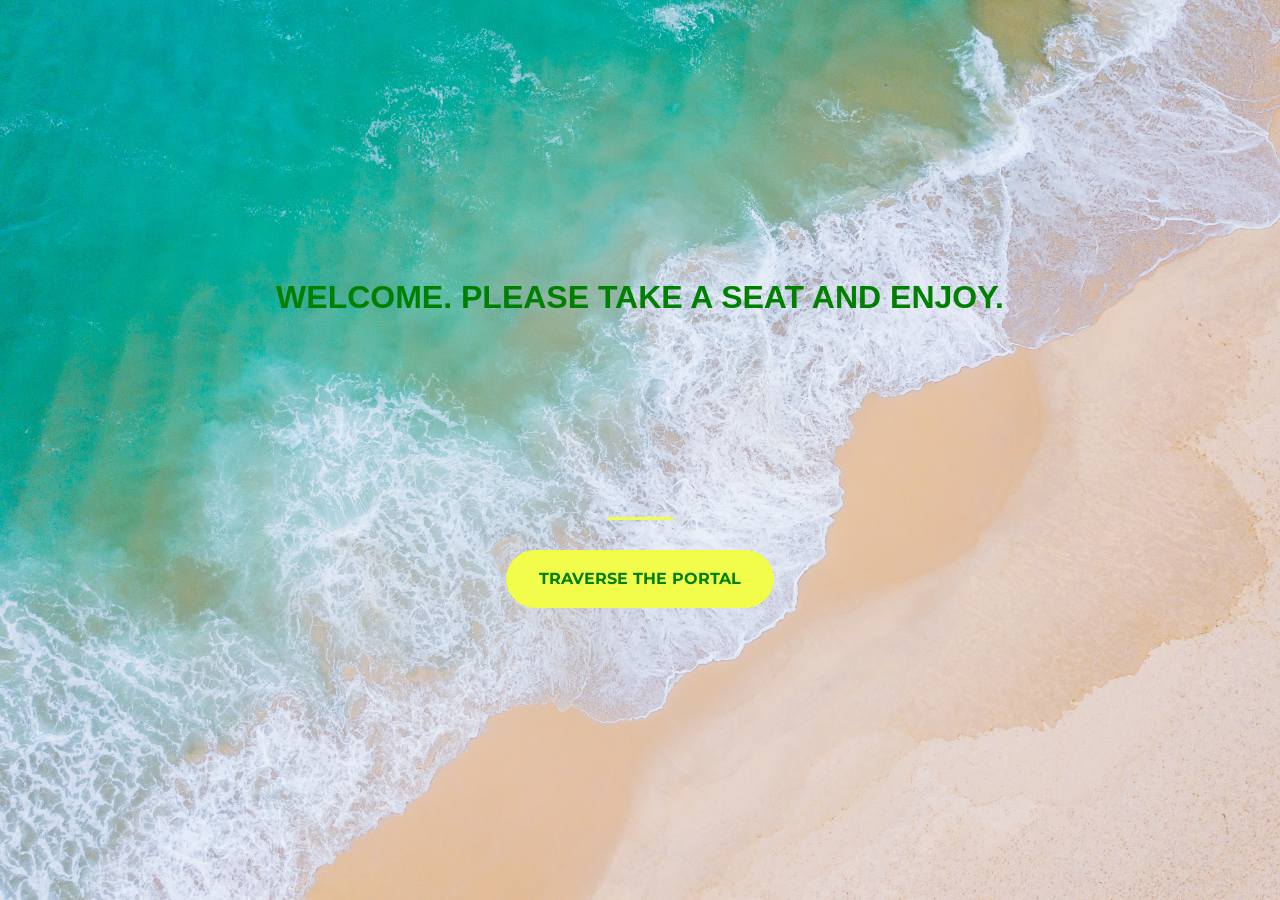
==== index.html @ 44389cba "uploading startup website" ====
<!<!DOCTYPE html>
<html>
<head>
  <title>Startup Motherf*****</title>

  <!-- Google Fonts -->
  <link href="https://fonts.googleapis.com/css?family=Montserrat" rel="stylesheet">

  <!-- Bootstrap CSS from a CDN. This way you don't have to include the bootstrap file yourself -->
  <link rel="stylesheet" href="https://maxcdn.bootstrapcdn.com/bootstrap/4.0.0-alpha.6/css/bootstrap.min.css" integrity="sha384-rwoIResjU2yc3z8GV/NPeZWAv56rSmLldC3R/AZzGRnGxQQKnKkoFVhFQhNUwEyJ" crossorigin="anonymous">

  <link href="style.css" rel="stylesheet">
</head>
  <body>
    <header class="startup text-center d-flex">
      <div class="container my-auto">
        <div class="row">
          <div class="col-lg-12 my-auto">
            <h1 class="text-uppercase faded">
              <strong>Welcome. Please take a seat and enjoy.</strong>
            </h1>
            <hr>
          </div>
          <div class="col-lg-12 my-auto">
                            <!-- Begin Mailchimp Signup Form -->
                <link href="//cdn-images.mailchimp.com/embedcode/horizontal-slim-10_7.css" rel="stylesheet" type="text/css">
                <style type="text/css">
                	#mc_embed_signup{clear:left; font:14px Helvetica,Arial,sans-serif; width:100%;}
                	/* Add your own Mailchimp form style overrides in your site stylesheet or in this style block.
                	   We recommend moving this block and the preceding CSS link to the HEAD of your HTML file. */
                </style>
                <div id="mc_embed_signup">
                <form action="https://gmail.us3.list-manage.com/subscribe/post?u=1c26f4e746af489582a828565&amp;id=eeaf8b22dc" method="post" id="mc-embedded-subscribe-form" name="mc-embedded-subscribe-form" class="validate" target="_blank" novalidate>
                    <div id="mc_embed_signup_scroll">
                              <!-- real people should not fill this in and expect good things - do not remove this or risk form bot signups-->
                    <div style="position: absolute; left: -5000px;" aria-hidden="true"><input type="text" name="b_1c26f4e746af489582a828565_eeaf8b22dc" tabindex="-1" value=""></div>
                    <div class="clear"><input class="btn btn-primary btn-xl" type="submit" value="Traverse the portal" name="subscribe" id="mc-embedded-subscribe" class="button"></div>
                    </div>
                </form>
                </div>

                <!--End mc_embed_signup-->

        </div>
      </div>
    </div>
  </header>
</body>
</html>
---- style.css ----
body,
html {
  width: 100%;
  height: 100%;
}

body {
  font-weight: 'Montserrat', sans-serif;
  color: green;
}

hr {
  max-width: 65px;
  border-width: 3px;
  border-color: #F2FD4B;
}

header.startup {
  background-position: center;
  background-image: url("beach.jpg");
  background-size:cover;
  height: 100%;

}

header.startup hr {
  margin-top: 200px;
  margin-bottom: 30px;

}

header.startup h1 {
  font-size: 2rem;
}

.btn {
  font-weight: 700;
  text-transform: uppercase;
  border-radius: 300px;
  font-family: 'Montserrat', sans-serif;
  color: green;
}

.btn-xl {
  padding: 1rem 2rem;
}

.btn-primary {
  background-color: #F2FD4B;
  border-color: #F2FD4B;
}

.btn-primary:hover {
  background-color: #BECB00;
  border-color: #BECB00;
  border-width: 5px;
  cursor: pointer;
}
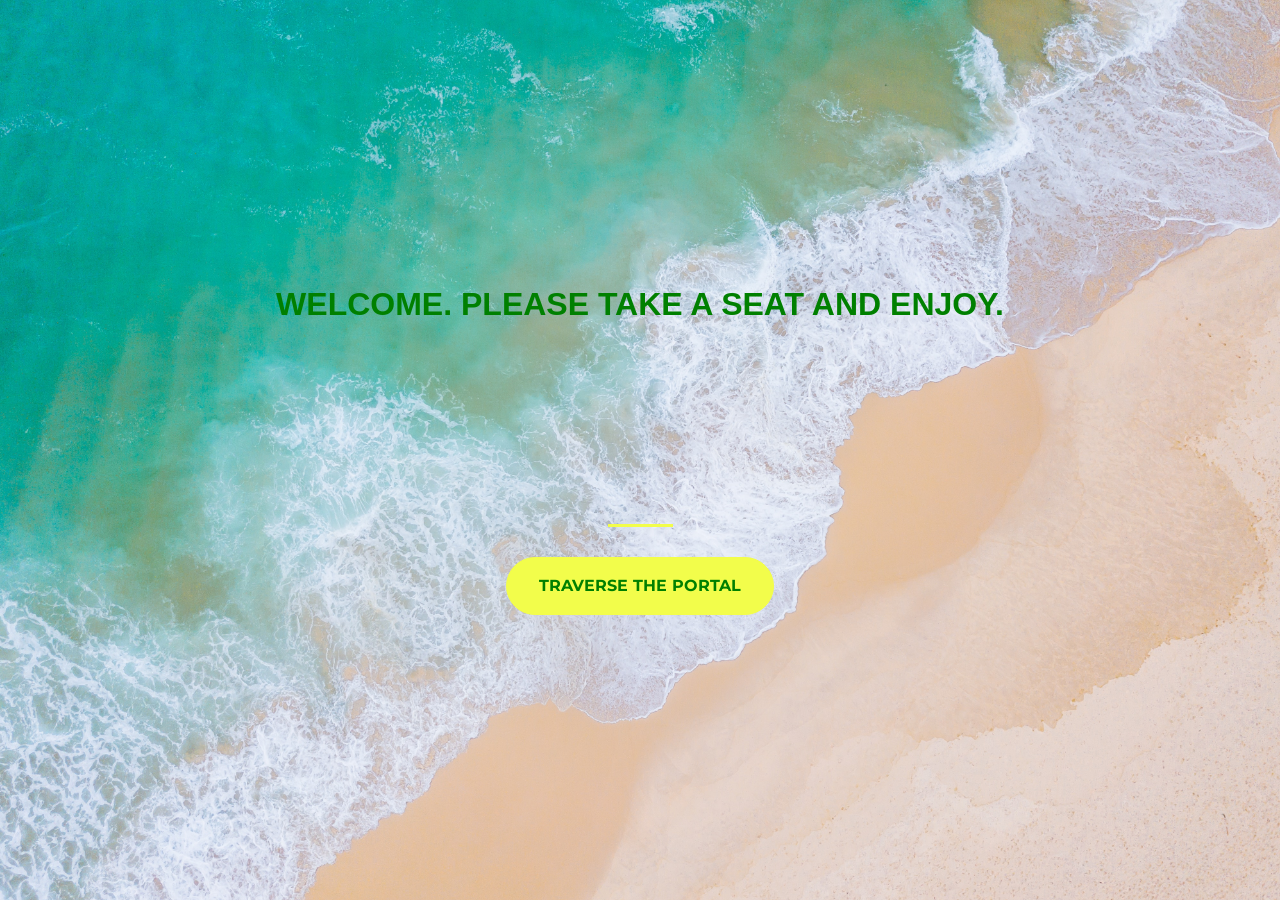
==== commit d4b19eb6: "update" ====
--- a/index.html
+++ b/index.html
@@ -1,7 +1,7 @@
-<!<!DOCTYPE html>
+<!DOCTYPE html>
 <html>
 <head>
-  <title>Startup Motherf*****</title>
+  <title>Startup Beach</title>
 
   <!-- Google Fonts -->
   <link href="https://fonts.googleapis.com/css?family=Montserrat" rel="stylesheet">
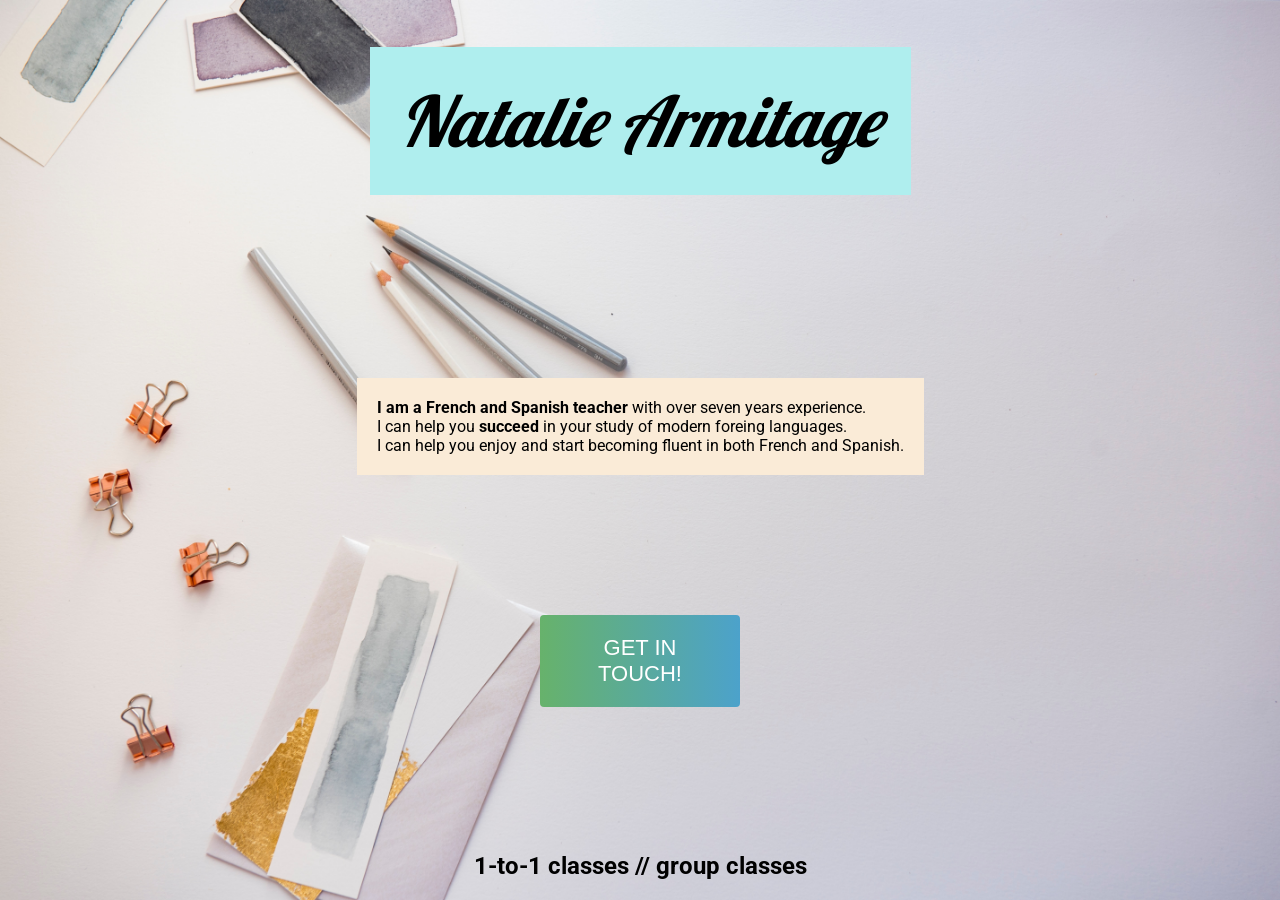
==== commit fd4bafe1: "Add files via upload" ====
--- a/index.html
+++ b/index.html
@@ -1,49 +1,30 @@
-<!DOCTYPE html>
-<html>
-<head>
-  <title>Startup Beach</title>
-
-  <!-- Google Fonts -->
-  <link href="https://fonts.googleapis.com/css?family=Montserrat" rel="stylesheet">
-
-  <!-- Bootstrap CSS from a CDN. This way you don't have to include the bootstrap file yourself -->
-  <link rel="stylesheet" href="https://maxcdn.bootstrapcdn.com/bootstrap/4.0.0-alpha.6/css/bootstrap.min.css" integrity="sha384-rwoIResjU2yc3z8GV/NPeZWAv56rSmLldC3R/AZzGRnGxQQKnKkoFVhFQhNUwEyJ" crossorigin="anonymous">
-
-  <link href="style.css" rel="stylesheet">
-</head>
-  <body>
-    <header class="startup text-center d-flex">
-      <div class="container my-auto">
-        <div class="row">
-          <div class="col-lg-12 my-auto">
-            <h1 class="text-uppercase faded">
-              <strong>Welcome. Please take a seat and enjoy.</strong>
-            </h1>
-            <hr>
-          </div>
-          <div class="col-lg-12 my-auto">
-                            <!-- Begin Mailchimp Signup Form -->
-                <link href="//cdn-images.mailchimp.com/embedcode/horizontal-slim-10_7.css" rel="stylesheet" type="text/css">
-                <style type="text/css">
-                	#mc_embed_signup{clear:left; font:14px Helvetica,Arial,sans-serif; width:100%;}
-                	/* Add your own Mailchimp form style overrides in your site stylesheet or in this style block.
-                	   We recommend moving this block and the preceding CSS link to the HEAD of your HTML file. */
-                </style>
-                <div id="mc_embed_signup">
-                <form action="https://gmail.us3.list-manage.com/subscribe/post?u=1c26f4e746af489582a828565&amp;id=eeaf8b22dc" method="post" id="mc-embedded-subscribe-form" name="mc-embedded-subscribe-form" class="validate" target="_blank" novalidate>
-                    <div id="mc_embed_signup_scroll">
-                              <!-- real people should not fill this in and expect good things - do not remove this or risk form bot signups-->
-                    <div style="position: absolute; left: -5000px;" aria-hidden="true"><input type="text" name="b_1c26f4e746af489582a828565_eeaf8b22dc" tabindex="-1" value=""></div>
-                    <div class="clear"><input class="btn btn-primary btn-xl" type="submit" value="Traverse the portal" name="subscribe" id="mc-embedded-subscribe" class="button"></div>
-                    </div>
-                </form>
-                </div>
-
-                <!--End mc_embed_signup-->
-
-        </div>
-      </div>
-    </div>
-  </header>
-</body>
-</html>
+<!DOCTYPE html>
+<html>
+
+<head>
+  <meta charset='utf-8'>
+  <!-- <meta http-equiv='X-UA-Compatible' content='IE=edge'> -->
+  <title>Your tutor</title>
+  <!-- <meta name='viewport' content='width=device-width, initial-scale=1'> -->
+  <link rel='stylesheet' type='text/css' href='style.css'>
+  <!-- <link rel="stylesheet" href="https://maxcdn.bootstrapcdn.com/bootstrap/4.0.0-alpha.6/css/bootstrap.min.css" integrity="sha384-rwoIResjU2yc3z8GV/NPeZWAv56rSmLldC3R/AZzGRnGxQQKnKkoFVhFQhNUwEyJ" crossorigin="anonymous"> -->
+  <!-- <script src='main.js'></script> -->
+  <link href="https://fonts.googleapis.com/css?family=Lato|Lobster|Montserrat|Oswald|Raleway|Roboto&display=swap"
+    rel="stylesheet">
+</head>
+
+<body>
+  <div class="container">
+    <h1 class="myheader">Natalie Armitage</h1>
+    <p class="description"><strong>I am a French and Spanish teacher</strong> with over seven years experience.<br>
+      I can help you <strong>succeed</strong> in your study of modern foreing languages.<br>
+      I can help you enjoy and start becoming fluent in both French and Spanish.</p>
+    <div class="wrapper">
+      <button class="button">Get in touch!</button>
+    </div>
+    <h2 class="1classes"> 1-to-1 classes // group classes </h2>
+    <!-- <h2 class="group">  </h2> -->
+  </div>
+</body>
+
+</html>
--- a/style.css
+++ b/style.css
@@ -1,58 +1,114 @@
-body,
-html {
-  width: 100%;
-  height: 100%;
-}
-
-body {
-  font-weight: 'Montserrat', sans-serif;
-  color: green;
-}
-
-hr {
-  max-width: 65px;
-  border-width: 3px;
-  border-color: #F2FD4B;
-}
-
-header.startup {
-  background-position: center;
-  background-image: url("beach.jpg");
-  background-size:cover;
-  height: 100%;
-
-}
-
-header.startup hr {
-  margin-top: 200px;
-  margin-bottom: 30px;
-
-}
-
-header.startup h1 {
-  font-size: 2rem;
-}
-
-.btn {
-  font-weight: 700;
-  text-transform: uppercase;
-  border-radius: 300px;
-  font-family: 'Montserrat', sans-serif;
-  color: green;
-}
-
-.btn-xl {
-  padding: 1rem 2rem;
-}
-
-.btn-primary {
-  background-color: #F2FD4B;
-  border-color: #F2FD4B;
-}
-
-.btn-primary:hover {
-  background-color: #BECB00;
-  border-color: #BECB00;
-  border-width: 5px;
-  cursor: pointer;
-}
+ body,
+html {
+    width: 100%;
+    height: 100%;
+    margin: auto;
+} 
+
+/* body {
+    background-position: center;
+    background-image: url("canvas.jpg");
+    background-size: cover;
+    height: 100%;
+} */
+
+/* .myheader {
+  margin-top: 100px;
+}
+
+p.description {
+    margin-left: 200px;
+    padding-left: 200px;
+    margin-top: 200px;
+    margin-right: 200px;
+    padding-right: 200px;
+} */
+
+.container {
+  display:flex;
+  /* border:10px solid cyan; */
+  min-height: 100vh;
+  flex-direction: column;
+  flex-wrap: wrap;
+  justify-content: center;
+  align-items: center;
+  background-image: url("yop.jpg");
+  background-size: cover;
+  justify-content: space-between;
+}
+
+
+
+
+h1 {
+  background-color: paleturquoise;
+  padding:30px;
+  font-size: 70px;
+  font-style: italic;
+  font-family: 'Lobster',
+  cursive;
+  font-weight: normal; 
+}
+
+p {
+  background-color: antiquewhite;
+  padding: 20px;
+  border: 80px;
+  font-family: 'Roboto',
+  sans-serif;
+
+}
+
+
+h2 {
+  font-family: 'Roboto',
+  sans-serif;
+}
+
+
+.button {
+  border-radius: 4px;
+  background: linear-gradient(to right, #67b26b, #4ca2cb) !important;
+  border: none;
+  color: #FFFFFF;
+  text-align: center;
+  text-transform: uppercase;
+  font-size: 22px;
+  padding: 20px;
+  width: 200px;
+  transition: all 0.4s;
+  cursor: pointer;
+  margin: 5px;
+}
+
+.button span {
+  cursor: pointer;
+  display: inline-block;
+  position: relative;
+  transition: 0.4s;
+}
+
+.button span:after {
+  content: '\00bb';
+  position: absolute;
+  opacity: 0;
+  top: 0;
+  right: -20px;
+  transition: 0.5s;
+}
+
+.button:hover span {
+  padding-right: 25px;
+}
+
+.button:hover span:after {
+  opacity: 1;
+  right: 0;
+}
+
+
+
+/* .button {
+  position: absolute;
+  top: 50%;
+} */
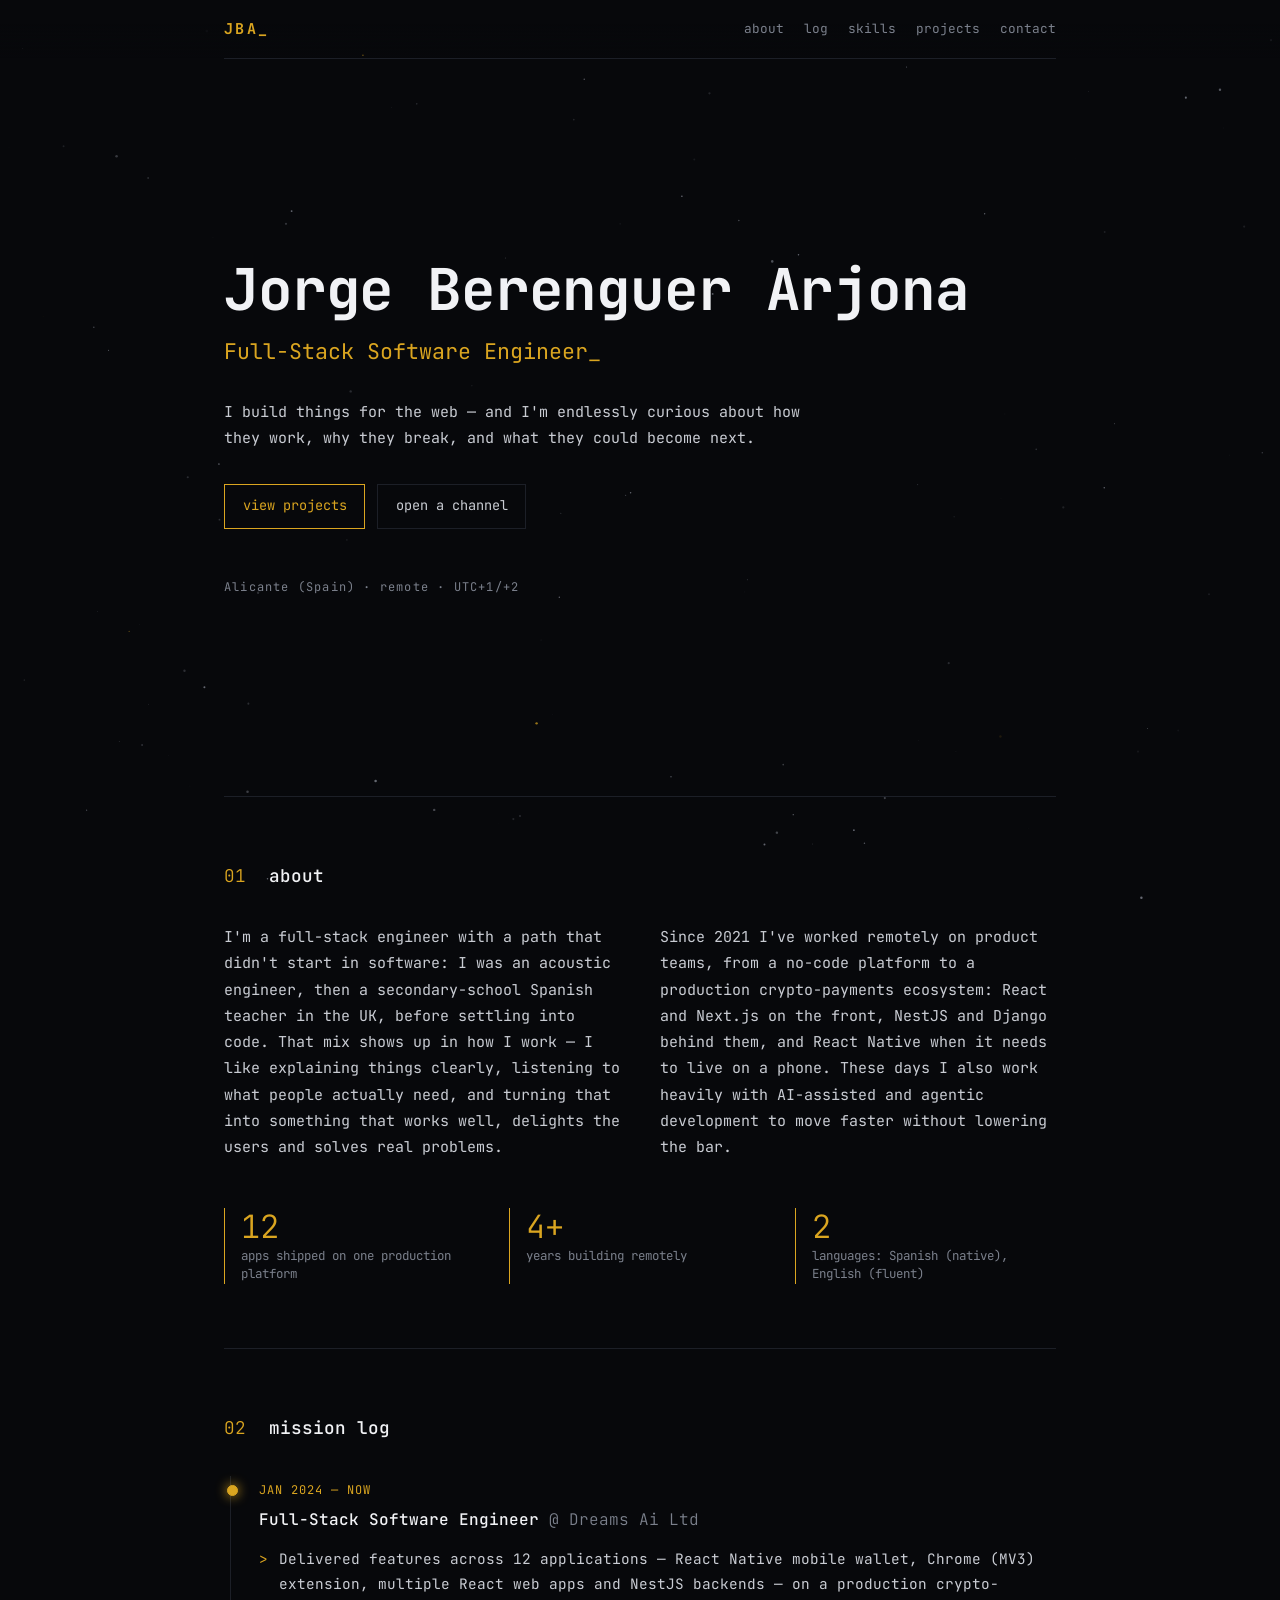
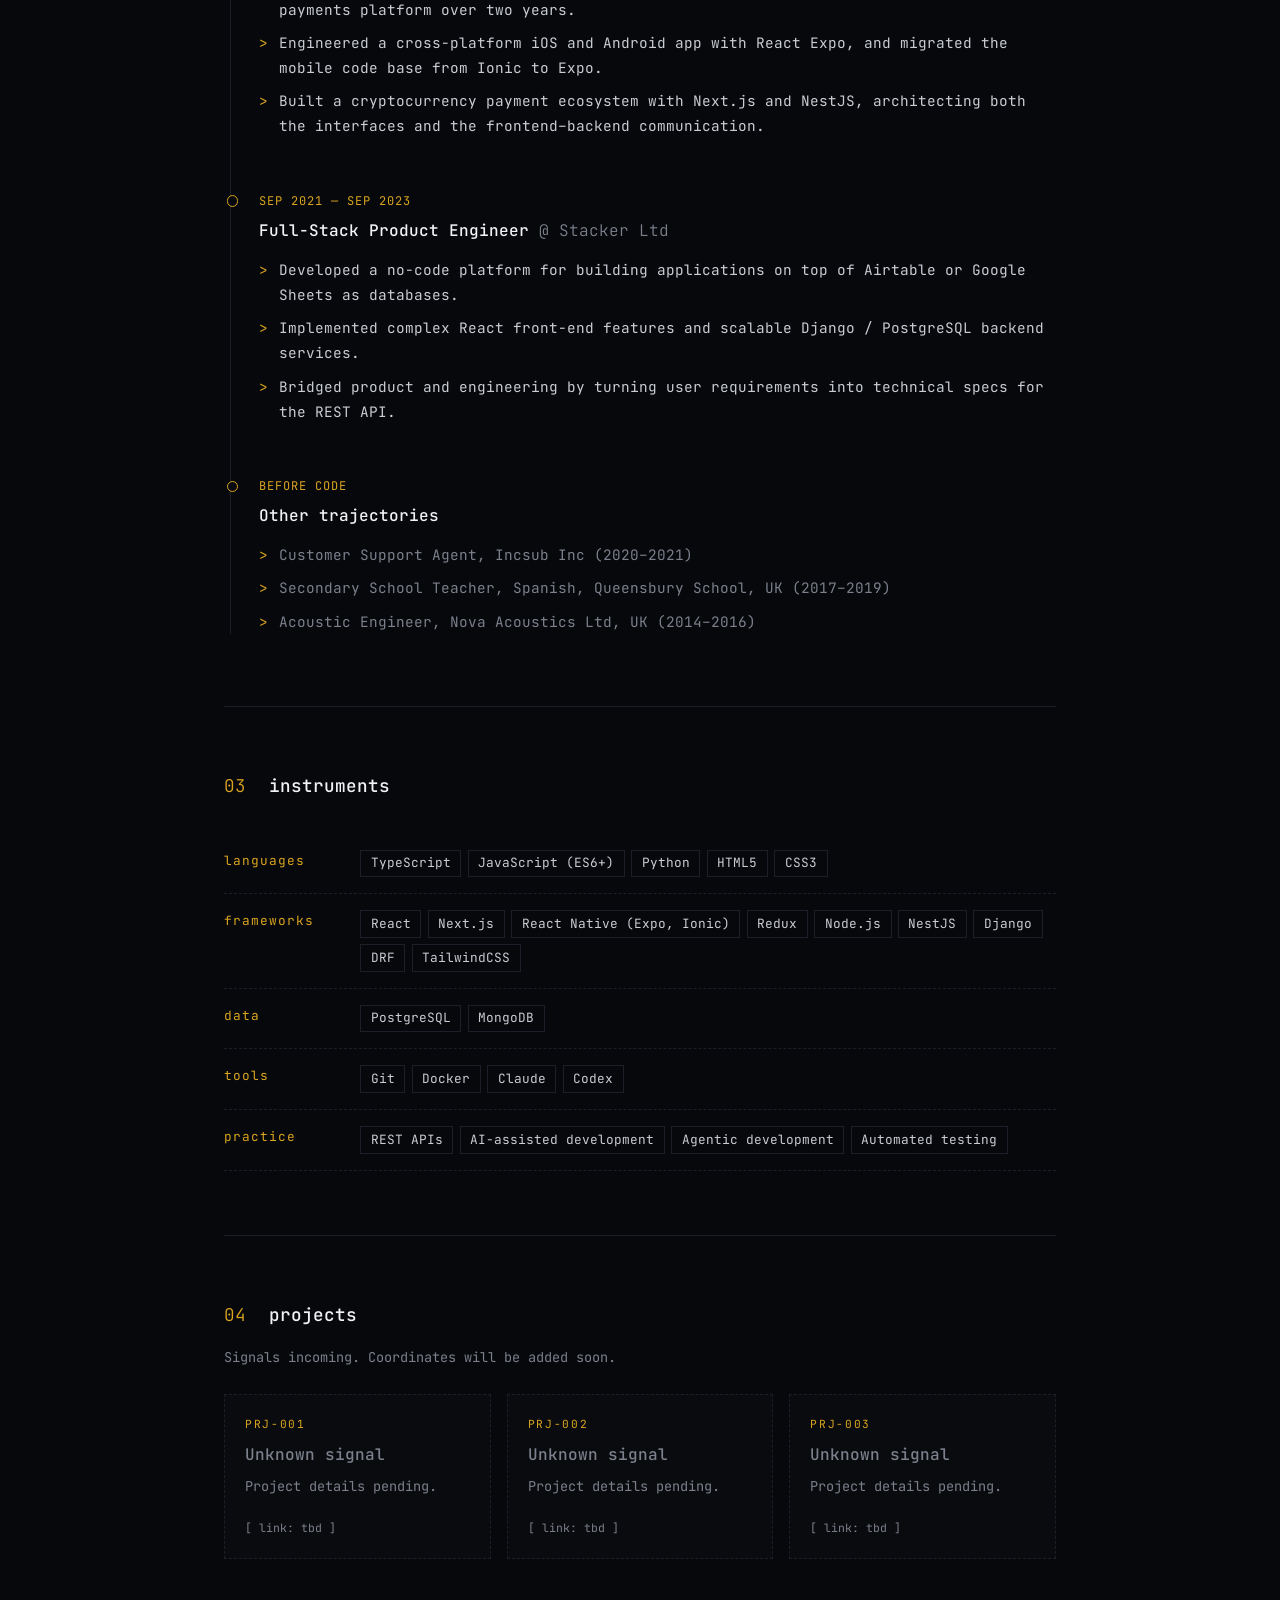
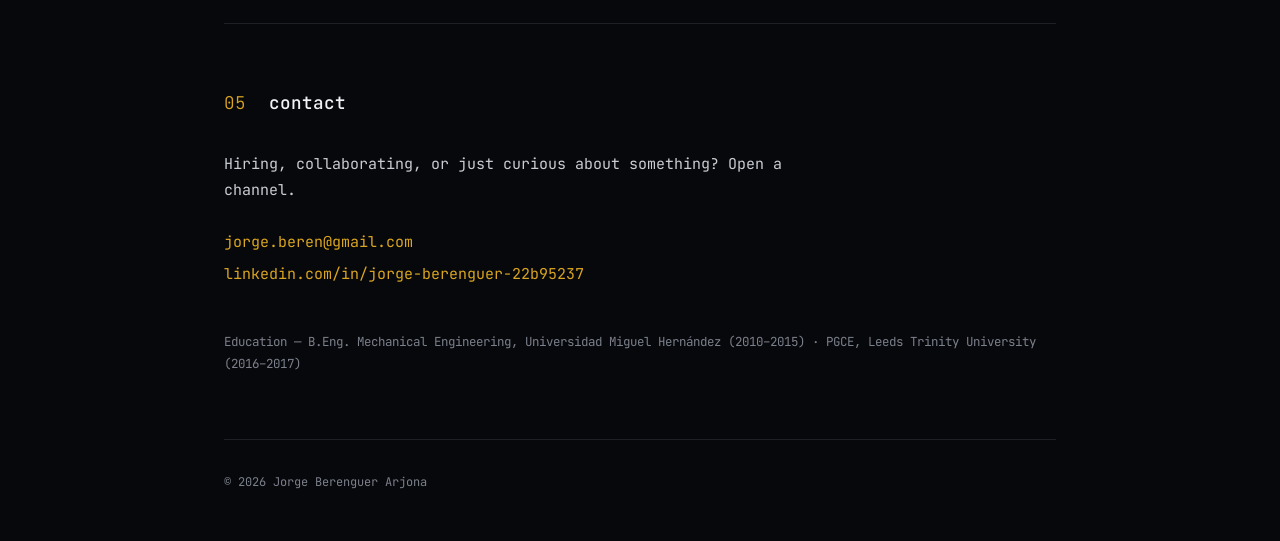
==== commit f4a8d78e: "init portfolio site Co-Authored-By: Claude Sonnet 5.5 <noreply@anthropic.com>" ====
--- a/index.html
+++ b/index.html
@@ -1,30 +1,182 @@
-<!DOCTYPE html>
-<html>
-
-<head>
-  <meta charset='utf-8'>
-  <!-- <meta http-equiv='X-UA-Compatible' content='IE=edge'> -->
-  <title>Your tutor</title>
-  <!-- <meta name='viewport' content='width=device-width, initial-scale=1'> -->
-  <link rel='stylesheet' type='text/css' href='style.css'>
-  <!-- <link rel="stylesheet" href="https://maxcdn.bootstrapcdn.com/bootstrap/4.0.0-alpha.6/css/bootstrap.min.css" integrity="sha384-rwoIResjU2yc3z8GV/NPeZWAv56rSmLldC3R/AZzGRnGxQQKnKkoFVhFQhNUwEyJ" crossorigin="anonymous"> -->
-  <!-- <script src='main.js'></script> -->
-  <link href="https://fonts.googleapis.com/css?family=Lato|Lobster|Montserrat|Oswald|Raleway|Roboto&display=swap"
-    rel="stylesheet">
-</head>
-
-<body>
-  <div class="container">
-    <h1 class="myheader">Natalie Armitage</h1>
-    <p class="description"><strong>I am a French and Spanish teacher</strong> with over seven years experience.<br>
-      I can help you <strong>succeed</strong> in your study of modern foreing languages.<br>
-      I can help you enjoy and start becoming fluent in both French and Spanish.</p>
-    <div class="wrapper">
-      <button class="button">Get in touch!</button>
-    </div>
-    <h2 class="1classes"> 1-to-1 classes // group classes </h2>
-    <!-- <h2 class="group">  </h2> -->
-  </div>
-</body>
-
-</html>
+<!DOCTYPE html>
+<html lang="en">
+
+<head>
+  <meta charset="utf-8">
+  <meta name="viewport" content="width=device-width, initial-scale=1">
+  <title>Jorge Berenguer Arjona — Full-Stack Software Engineer</title>
+  <meta name="description"
+    content="Full-stack software engineer building web, mobile and crypto-payment products with React, Next.js, NestJS and Django.">
+  <meta name="theme-color" content="#07080b">
+  <link rel="icon"
+    href="data:image/svg+xml,%3Csvg xmlns='http://www.w3.org/2000/svg' viewBox='0 0 32 32'%3E%3Ccircle cx='16' cy='16' r='5' fill='%23daa520'/%3E%3Ccircle cx='16' cy='16' r='12' fill='none' stroke='%23daa520' stroke-width='1.5' opacity='.5'/%3E%3C/svg%3E">
+  <link rel="preconnect" href="https://fonts.googleapis.com">
+  <link rel="preconnect" href="https://fonts.gstatic.com" crossorigin>
+  <link href="https://fonts.googleapis.com/css2?family=JetBrains+Mono:wght@300;400;500;700&display=swap"
+    rel="stylesheet">
+  <link rel="stylesheet" href="style.css">
+</head>
+
+<body>
+  <canvas id="sky" aria-hidden="true"></canvas>
+
+  <header class="top">
+    <a href="#top" class="mark">JBA<span class="cursor">_</span></a>
+    <nav>
+      <a href="#about">about</a>
+      <a href="#experience">log</a>
+      <a href="#skills">skills</a>
+      <a href="#projects">projects</a>
+      <a href="#contact">contact</a>
+    </nav>
+  </header>
+
+  <main id="top">
+    <section class="hero">
+      <h1>Jorge Berenguer Arjona</h1>
+      <p class="role">Full-Stack Software Engineer<span class="cursor">_</span></p>
+      <p class="lead">I build things for the web — and I'm endlessly curious about how they work, why
+        they break, and what they could become next.</p>
+      <div class="cta">
+        <a class="btn" href="#projects">view projects</a>
+        <a class="btn ghost" href="#contact">open a channel</a>
+      </div>
+      <p class="coords">Alicante (Spain) · remote · UTC+1/+2</p>
+    </section>
+
+    <section id="about">
+      <h2><span>01</span> about</h2>
+      <div class="cols">
+        <p>I'm a full-stack engineer with a path that didn't start in software: I was an acoustic engineer, then a
+          secondary-school Spanish teacher in the UK, before settling into code. That mix shows up in how I work — I
+          like explaining things clearly, listening to what people actually need, and turning that into something that
+          works well, delights the users and solves real problems.</p>
+        <p>Since 2021 I've worked remotely on product teams, from a no-code platform to a production crypto-payments
+          ecosystem: React and Next.js on the front, NestJS and Django behind them, and React Native when it needs to
+          live on a phone. These days I also work heavily with AI-assisted and agentic development to move faster
+          without lowering the bar.</p>
+      </div>
+      <ul class="facts">
+        <li><b>12</b><span>apps shipped on one production platform</span></li>
+        <li><b>4+</b><span>years building remotely</span></li>
+        <li><b>2</b><span>languages: Spanish (native), English (fluent)</span></li>
+      </ul>
+    </section>
+
+    <section id="experience">
+      <h2><span>02</span> mission log</h2>
+      <ol class="log">
+        <li>
+          <time>Jan 2024 — now</time>
+          <h3>Full-Stack Software Engineer <em>@ Dreams Ai Ltd</em></h3>
+          <ul>
+            <li>Delivered features across 12 applications — React Native mobile wallet, Chrome (MV3) extension, multiple
+              React web apps and NestJS backends — on a production crypto-payments platform over two years.</li>
+            <li>Engineered a cross-platform iOS and Android app with React Expo, and migrated the mobile code base from
+              Ionic to Expo.</li>
+            <li>Built a cryptocurrency payment ecosystem with Next.js and NestJS, architecting both the interfaces and
+              the frontend–backend communication.</li>
+          </ul>
+        </li>
+        <li>
+          <time>Sep 2021 — Sep 2023</time>
+          <h3>Full-Stack Product Engineer <em>@ Stacker Ltd</em></h3>
+          <ul>
+            <li>Developed a no-code platform for building applications on top of Airtable or Google Sheets as databases.
+            </li>
+            <li>Implemented complex React front-end features and scalable Django / PostgreSQL backend services.</li>
+            <li>Bridged product and engineering by turning user requirements into technical specs for the REST API.</li>
+          </ul>
+        </li>
+        <li class="earlier">
+          <time>Before code</time>
+          <h3>Other trajectories</h3>
+          <ul>
+            <li>Customer Support Agent, Incsub Inc (2020–2021)</li>
+            <li>Secondary School Teacher, Spanish, Queensbury School, UK (2017–2019)</li>
+            <li>Acoustic Engineer, Nova Acoustics Ltd, UK (2014–2016)</li>
+          </ul>
+        </li>
+      </ol>
+    </section>
+
+    <section id="skills">
+      <h2><span>03</span> instruments</h2>
+      <dl class="skills">
+        <div>
+          <dt>languages</dt>
+          <dd><i>TypeScript</i><i>JavaScript (ES6+)</i><i>Python</i><i>HTML5</i><i>CSS3</i></dd>
+        </div>
+        <div>
+          <dt>frameworks</dt>
+          <dd><i>React</i><i>Next.js</i><i>React Native (Expo,
+              Ionic)</i><i>Redux</i><i>Node.js</i><i>NestJS</i><i>Django</i><i>DRF</i><i>TailwindCSS</i></dd>
+        </div>
+        <div>
+          <dt>data</dt>
+          <dd><i>PostgreSQL</i><i>MongoDB</i></dd>
+        </div>
+        <div>
+          <dt>tools</dt>
+          <dd><i>Git</i><i>Docker</i><i>Claude</i><i>Codex</i></dd>
+        </div>
+        <div>
+          <dt>practice</dt>
+          <dd><i>REST APIs</i><i>AI-assisted development</i><i>Agentic development</i><i>Automated testing</i></dd>
+        </div>
+      </dl>
+    </section>
+
+    <section id="projects">
+      <h2><span>04</span> projects</h2>
+      <p class="note">Signals incoming. Coordinates will be added soon.</p>
+      <div class="grid">
+        <!-- Replace each placeholder card with:
+        <a class="card" href="URL" target="_blank" rel="noopener">
+          <span class="id">PRJ-001</span>
+          <h3>Project name</h3>
+          <p>One-line description.</p>
+          <span class="tags">React · Node</span>
+        </a> -->
+        <a class="card pending" href="#projects" aria-disabled="true">
+          <span class="id">PRJ-001</span>
+          <h3>Unknown signal</h3>
+          <p>Project details pending.</p>
+          <span class="tags">[ link: tbd ]</span>
+        </a>
+        <a class="card pending" href="#projects" aria-disabled="true">
+          <span class="id">PRJ-002</span>
+          <h3>Unknown signal</h3>
+          <p>Project details pending.</p>
+          <span class="tags">[ link: tbd ]</span>
+        </a>
+        <a class="card pending" href="#projects" aria-disabled="true">
+          <span class="id">PRJ-003</span>
+          <h3>Unknown signal</h3>
+          <p>Project details pending.</p>
+          <span class="tags">[ link: tbd ]</span>
+        </a>
+      </div>
+    </section>
+
+    <section id="contact">
+      <h2><span>05</span> contact</h2>
+      <p class="lead">Hiring, collaborating, or just curious about something? Open a channel.</p>
+      <ul class="links">
+        <li><a href="mailto:jorge.beren@gmail.com">jorge.beren@gmail.com</a></li>
+        <li><a href="https://linkedin.com/in/jorge-berenguer-22b95237" target="_blank"
+            rel="noopener">linkedin.com/in/jorge-berenguer-22b95237</a></li>
+      </ul>
+      <p class="edu">Education — B.Eng. Mechanical Engineering, Universidad Miguel Hernández (2010–2015) · PGCE, Leeds
+        Trinity University (2016–2017)</p>
+    </section>
+  </main>
+
+  <footer>
+    <span>© <span id="year">2026</span> Jorge Berenguer Arjona
+  </footer>
+
+  <script src="main.js"></script>
+</body>
+
+</html>
--- a/style.css
+++ b/style.css
@@ -1,114 +1,148 @@
- body,
-html {
-    width: 100%;
-    height: 100%;
-    margin: auto;
-} 
-
-/* body {
-    background-position: center;
-    background-image: url("canvas.jpg");
-    background-size: cover;
-    height: 100%;
-} */
-
-/* .myheader {
-  margin-top: 100px;
-}
-
-p.description {
-    margin-left: 200px;
-    padding-left: 200px;
-    margin-top: 200px;
-    margin-right: 200px;
-    padding-right: 200px;
-} */
-
-.container {
-  display:flex;
-  /* border:10px solid cyan; */
-  min-height: 100vh;
-  flex-direction: column;
-  flex-wrap: wrap;
-  justify-content: center;
-  align-items: center;
-  background-image: url("yop.jpg");
-  background-size: cover;
-  justify-content: space-between;
-}
-
-
-
-
-h1 {
-  background-color: paleturquoise;
-  padding:30px;
-  font-size: 70px;
-  font-style: italic;
-  font-family: 'Lobster',
-  cursive;
-  font-weight: normal; 
-}
-
-p {
-  background-color: antiquewhite;
-  padding: 20px;
-  border: 80px;
-  font-family: 'Roboto',
-  sans-serif;
-
-}
-
-
-h2 {
-  font-family: 'Roboto',
-  sans-serif;
-}
-
-
-.button {
-  border-radius: 4px;
-  background: linear-gradient(to right, #67b26b, #4ca2cb) !important;
-  border: none;
-  color: #FFFFFF;
-  text-align: center;
-  text-transform: uppercase;
-  font-size: 22px;
-  padding: 20px;
-  width: 200px;
-  transition: all 0.4s;
-  cursor: pointer;
-  margin: 5px;
-}
-
-.button span {
-  cursor: pointer;
-  display: inline-block;
-  position: relative;
-  transition: 0.4s;
-}
-
-.button span:after {
-  content: '\00bb';
-  position: absolute;
-  opacity: 0;
-  top: 0;
-  right: -20px;
-  transition: 0.5s;
-}
-
-.button:hover span {
-  padding-right: 25px;
-}
-
-.button:hover span:after {
-  opacity: 1;
-  right: 0;
-}
-
-
-
-/* .button {
-  position: absolute;
-  top: 50%;
-} */
+:root {
+  --bg: #07080b;
+  --fg: #c9ccd3;
+  --dim: #7b808c;
+  --line: #1c1f27;
+  --gold: goldenrod;
+  --gold-soft: rgba(218, 165, 32, 0.12);
+  --mono: "JetBrains Mono", ui-monospace, "SF Mono", Menlo, Consolas, monospace;
+}
+
+* { box-sizing: border-box; margin: 0; padding: 0; }
+html { scroll-behavior: smooth; scroll-padding-top: 4rem; }
+
+body {
+  background: var(--bg);
+  color: var(--fg);
+  font-family: var(--mono);
+  font-size: 15px;
+  line-height: 1.75;
+  -webkit-font-smoothing: antialiased;
+}
+
+#sky { position: fixed; inset: 0; width: 100%; height: 100%; z-index: 0; }
+
+a { color: inherit; text-decoration: none; }
+::selection { background: var(--gold); color: #000; }
+
+header, main, footer { position: relative; z-index: 1; }
+main, .top, footer { width: min(100% - 2rem, 52rem); margin-inline: auto; }
+
+/* nav */
+.top {
+  position: sticky; top: 0; z-index: 5;
+  display: flex; justify-content: space-between; align-items: center;
+  padding: 1rem 0;
+  max-width: none; width: 100%; padding-inline: max(1rem, calc((100% - 52rem) / 2));
+  background: linear-gradient(var(--bg) 40%, transparent);
+}
+.mark { color: var(--gold); font-weight: 700; letter-spacing: .15em; }
+.top nav { display: flex; gap: 1.25rem; font-size: .8rem; }
+.top nav a { color: var(--dim); transition: color .2s; }
+.top nav a:hover { color: var(--gold); }
+
+.cursor { color: var(--gold); animation: blink 1.1s steps(1) infinite; }
+@keyframes blink { 50% { opacity: 0; } }
+
+/* hero */
+.hero { min-height: 82vh; display: flex; flex-direction: column; justify-content: center; padding: 4rem 0; }
+.eyebrow { color: var(--gold); font-size: .8rem; letter-spacing: .1em; margin-bottom: 1rem; }
+h1 { font-size: clamp(2rem, 7vw, 3.6rem); line-height: 1.1; font-weight: 700; color: #f1f2f5; letter-spacing: -.02em; }
+.role { color: var(--gold); font-size: clamp(1rem, 3vw, 1.35rem); margin-top: .75rem; }
+.lead { max-width: 38rem; margin-top: 1.75rem; color: var(--fg); }
+.cta { display: flex; flex-wrap: wrap; gap: .75rem; margin-top: 2rem; }
+.btn {
+  padding: .6rem 1.1rem; border: 1px solid var(--gold); color: var(--gold);
+  font-size: .85rem; transition: background .2s, color .2s;
+}
+.btn:hover, .btn:focus-visible { background: var(--gold); color: #000; }
+.btn.ghost { border-color: var(--line); color: var(--fg); }
+.btn.ghost:hover { border-color: var(--gold); background: transparent; color: var(--gold); }
+.coords { margin-top: 3rem; font-size: .75rem; color: var(--dim); letter-spacing: .1em; }
+
+/* sections */
+section { padding: 4rem 0; border-top: 1px solid var(--line); }
+section h2 { font-size: 1.1rem; font-weight: 500; color: #f1f2f5; margin-bottom: 2rem; text-transform: lowercase; }
+section h2 span { color: var(--gold); margin-right: .75rem; font-weight: 300; }
+
+.cols { display: grid; gap: 1.25rem; }
+@media (min-width: 760px) { .cols { grid-template-columns: 1fr 1fr; gap: 2.5rem; } }
+
+.facts { list-style: none; display: grid; gap: 1.5rem; margin-top: 3rem; }
+@media (min-width: 600px) { .facts { grid-template-columns: repeat(3, 1fr); } }
+.facts li { border-left: 1px solid var(--gold); padding-left: 1rem; }
+.facts b { display: block; color: var(--gold); font-size: 2rem; font-weight: 300; line-height: 1.2; }
+.facts span { font-size: .78rem; color: var(--dim); line-height: 1.5; display: block; }
+
+/* log */
+.log { list-style: none; border-left: 1px solid var(--line); margin-left: .4rem; }
+.log > li { position: relative; padding: 0 0 2.5rem 1.75rem; }
+.log > li:last-child { padding-bottom: 0; }
+.log > li::before {
+  content: ""; position: absolute; left: -.3rem; top: .55rem;
+  width: .6rem; height: .6rem; border-radius: 50%;
+  background: var(--bg); border: 1px solid var(--gold);
+}
+.log > li:first-child::before { background: var(--gold); box-shadow: 0 0 12px var(--gold); }
+.log time { font-size: .75rem; color: var(--gold); letter-spacing: .08em; text-transform: uppercase; }
+.log h3 { font-size: 1rem; font-weight: 500; color: #f1f2f5; margin: .25rem 0 .75rem; }
+.log h3 em { font-style: normal; color: var(--dim); font-weight: 300; }
+.log ul { list-style: none; }
+.log ul li { position: relative; padding-left: 1.25rem; margin-bottom: .5rem; color: var(--fg); font-size: .9rem; }
+.log ul li::before { content: ">"; position: absolute; left: 0; color: var(--gold); }
+.earlier ul li { color: var(--dim); }
+
+/* skills */
+.skills > div { display: grid; gap: .5rem; padding: 1rem 0; border-bottom: 1px dashed var(--line); }
+@media (min-width: 700px) { .skills > div { grid-template-columns: 8rem 1fr; } }
+.skills dt { color: var(--gold); font-size: .8rem; letter-spacing: .08em; }
+.skills dd { display: flex; flex-wrap: wrap; gap: .4rem; }
+.skills i {
+  font-style: normal; font-size: .8rem; padding: .1rem .6rem;
+  border: 1px solid var(--line); transition: border-color .2s, color .2s;
+}
+.skills i:hover { border-color: var(--gold); color: var(--gold); }
+
+/* projects */
+.note { color: var(--dim); margin: -1rem 0 1.5rem; font-size: .85rem; }
+.grid { display: grid; gap: 1rem; }
+@media (min-width: 700px) { .grid { grid-template-columns: repeat(3, 1fr); } }
+.card {
+  display: flex; flex-direction: column; gap: .4rem; padding: 1.25rem;
+  border: 1px solid var(--line); background: rgba(255,255,255,.015);
+  transition: border-color .25s, transform .25s, background .25s;
+}
+.card:hover { border-color: var(--gold); background: var(--gold-soft); transform: translateY(-3px); }
+.card .id { font-size: .7rem; color: var(--gold); letter-spacing: .15em; }
+.card h3 { font-size: 1rem; font-weight: 500; color: #f1f2f5; }
+.card p { font-size: .85rem; color: var(--dim); flex: 1; }
+.card .tags { font-size: .72rem; color: var(--dim); margin-top: .75rem; }
+.card.pending { border-style: dashed; cursor: default; }
+.card.pending h3 { color: var(--dim); }
+
+/* contact */
+.links { list-style: none; margin-top: 1.5rem; }
+.links a {
+  display: inline-block; color: var(--gold); border-bottom: 1px solid transparent;
+  padding: .15rem 0; overflow-wrap: anywhere; transition: border-color .2s;
+}
+.links a:hover { border-color: var(--gold); }
+.edu { margin-top: 2.5rem; font-size: .78rem; color: var(--dim); }
+
+footer {
+  display: flex; flex-wrap: wrap; justify-content: space-between; gap: .5rem;
+  padding: 2rem 0 3rem; border-top: 1px solid var(--line);
+  font-size: .75rem; color: var(--dim);
+}
+
+a:focus-visible { outline: 2px solid var(--gold); outline-offset: 3px; }
+
+@media (max-width: 520px) {
+  .top nav { gap: .8rem; font-size: .72rem; }
+}
+
+@media (prefers-reduced-motion: reduce) {
+  html { scroll-behavior: auto; }
+  .cursor { animation: none; }
+  .card { transition: none; }
+}
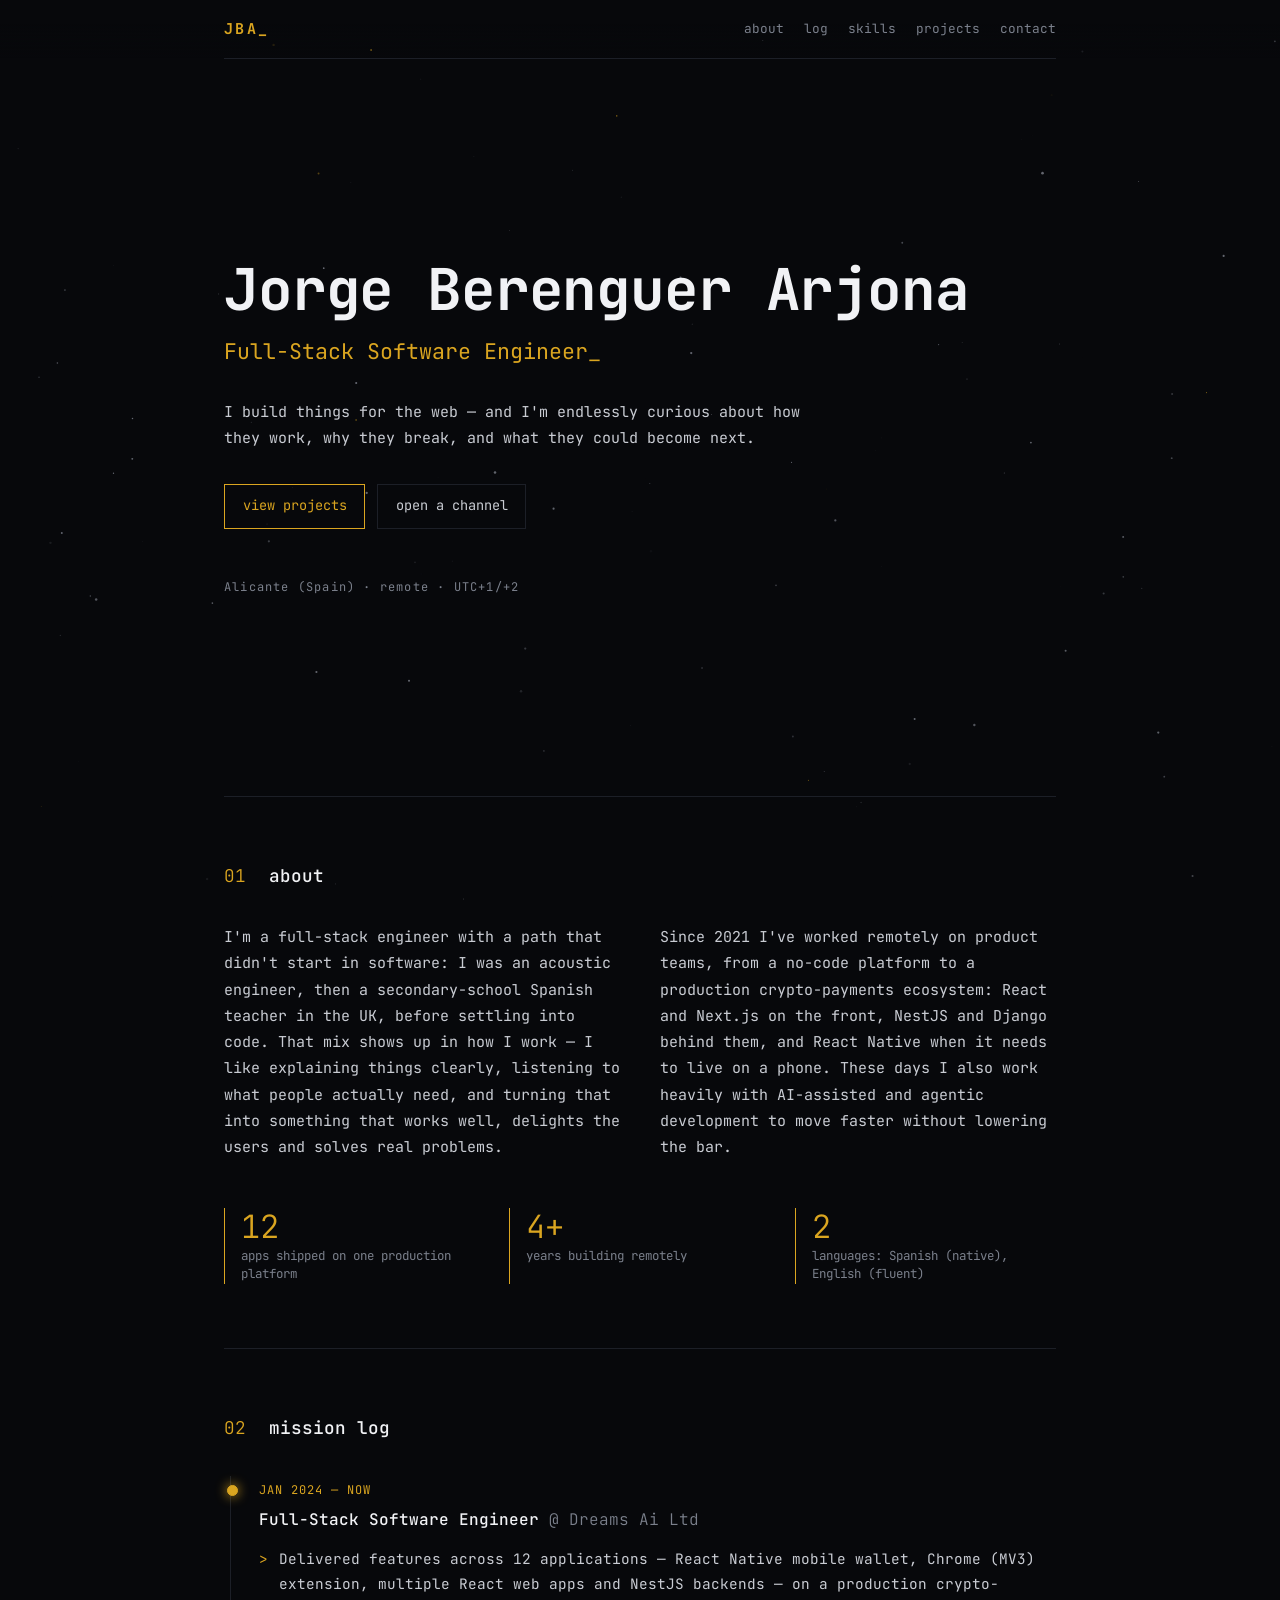
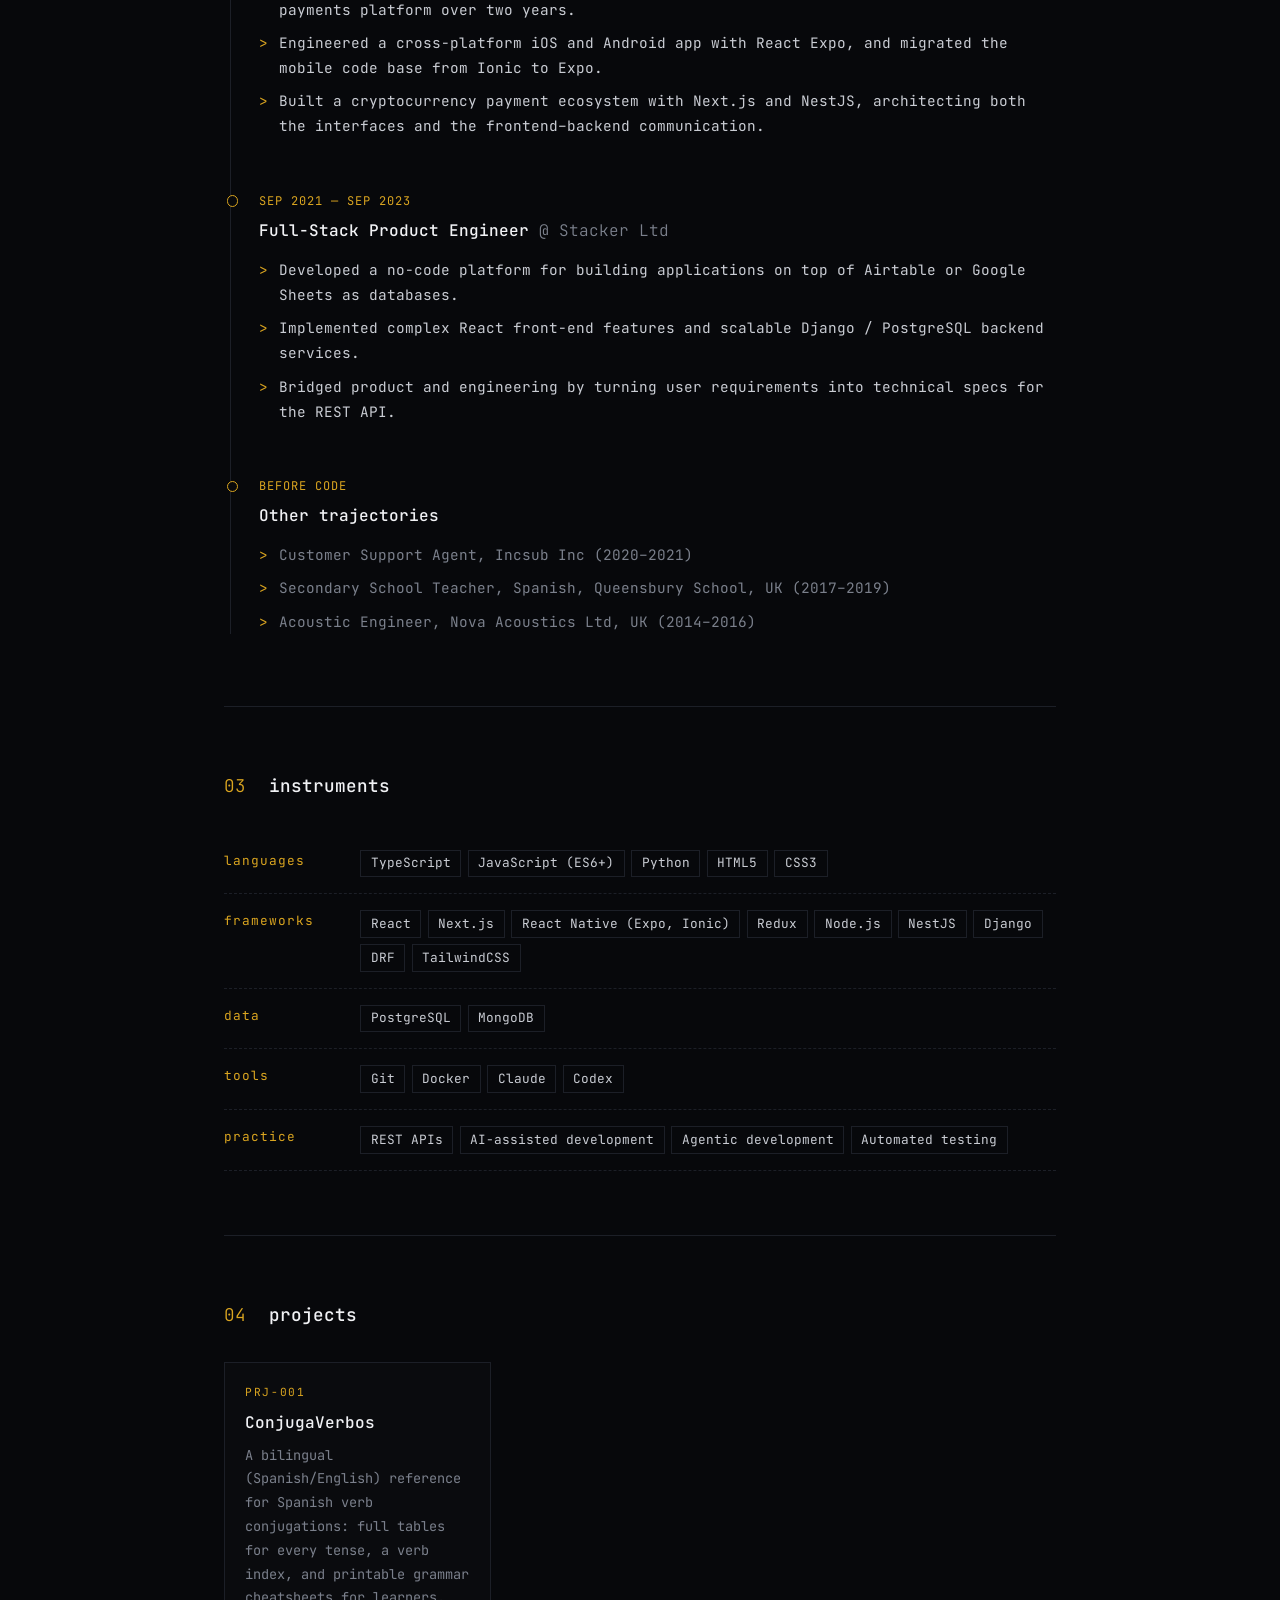
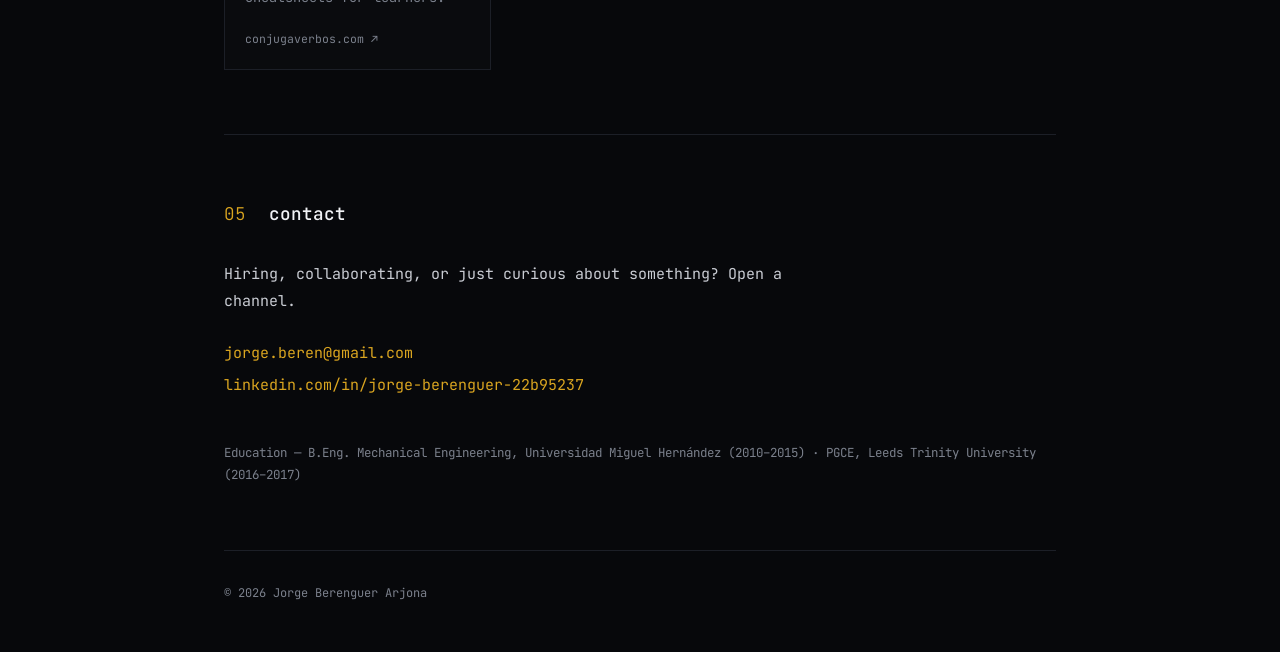
==== commit 6fc62537: "Add ConjugaVerbos project, remove placeholders Co-Authored-By: Claude Sonnet 5.5 <noreply@anthropic." ====
--- a/index.html
+++ b/index.html
@@ -129,32 +129,19 @@
 
     <section id="projects">
       <h2><span>04</span> projects</h2>
-      <p class="note">Signals incoming. Coordinates will be added soon.</p>
       <div class="grid">
-        <!-- Replace each placeholder card with:
+        <!-- Template for a new project card (PRJ-002, ...):
         <a class="card" href="URL" target="_blank" rel="noopener">
           <span class="id">PRJ-001</span>
           <h3>Project name</h3>
           <p>One-line description.</p>
           <span class="tags">React · Node</span>
         </a> -->
-        <a class="card pending" href="#projects" aria-disabled="true">
+        <a class="card" href="https://www.conjugaverbos.com/en" target="_blank" rel="noopener">
           <span class="id">PRJ-001</span>
-          <h3>Unknown signal</h3>
-          <p>Project details pending.</p>
-          <span class="tags">[ link: tbd ]</span>
-        </a>
-        <a class="card pending" href="#projects" aria-disabled="true">
-          <span class="id">PRJ-002</span>
-          <h3>Unknown signal</h3>
-          <p>Project details pending.</p>
-          <span class="tags">[ link: tbd ]</span>
-        </a>
-        <a class="card pending" href="#projects" aria-disabled="true">
-          <span class="id">PRJ-003</span>
-          <h3>Unknown signal</h3>
-          <p>Project details pending.</p>
-          <span class="tags">[ link: tbd ]</span>
+          <h3>ConjugaVerbos</h3>
+          <p>A bilingual (Spanish/English) reference for Spanish verb conjugations: full tables for every tense, a verb index, and printable grammar cheatsheets for learners.</p>
+          <span class="tags">conjugaverbos.com ↗</span>
         </a>
       </div>
     </section>
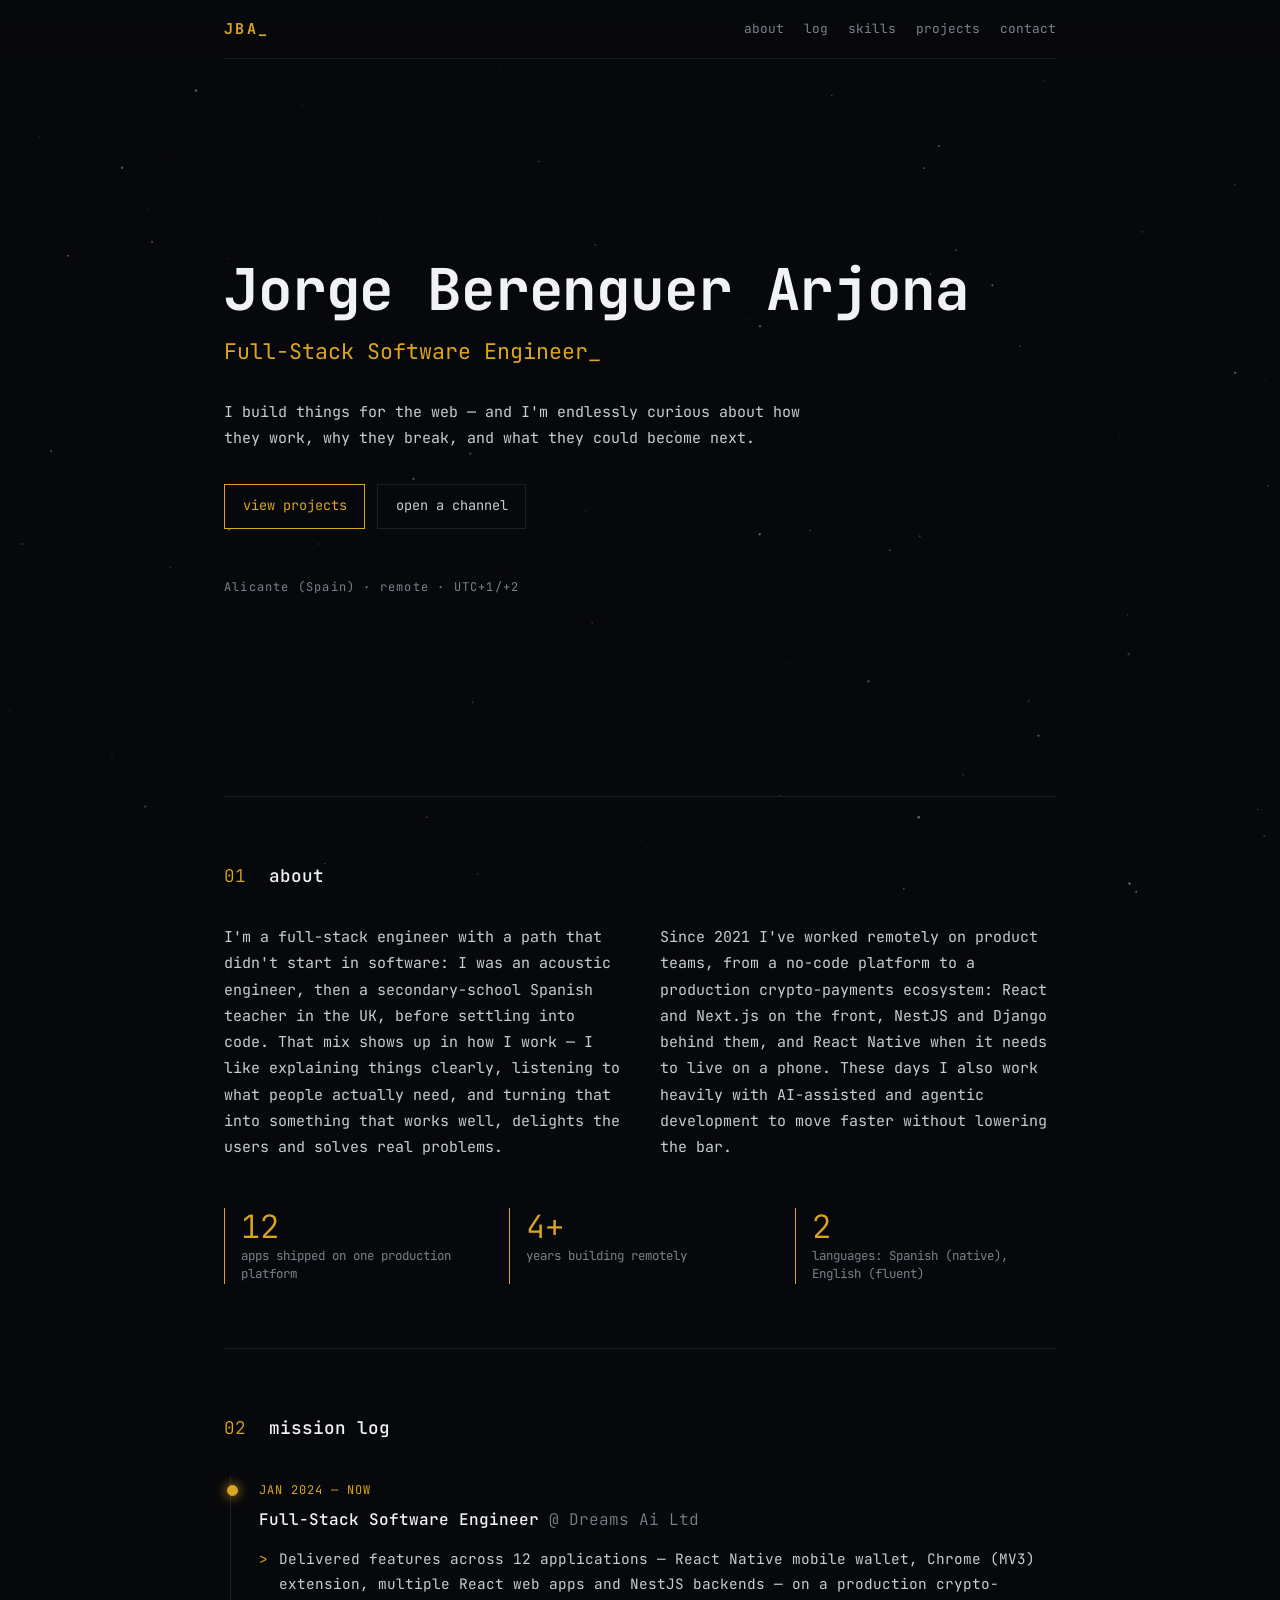
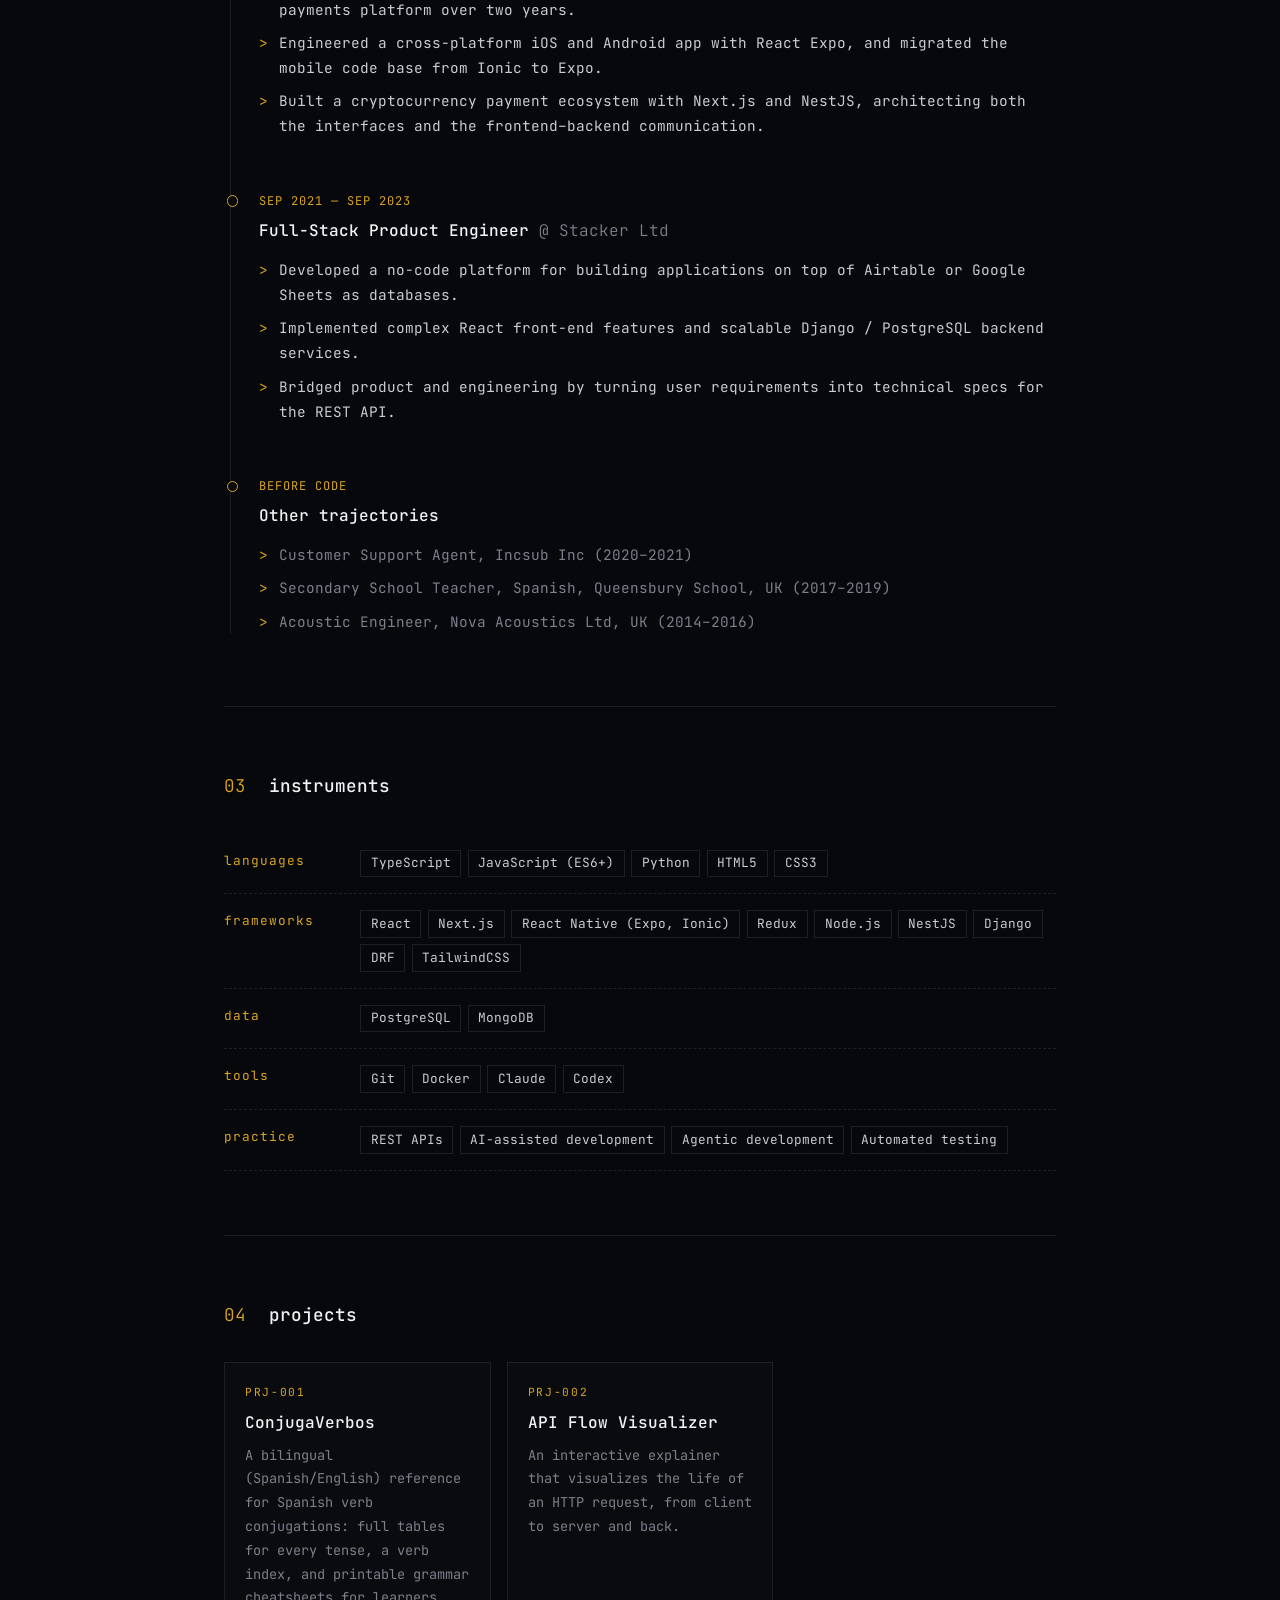
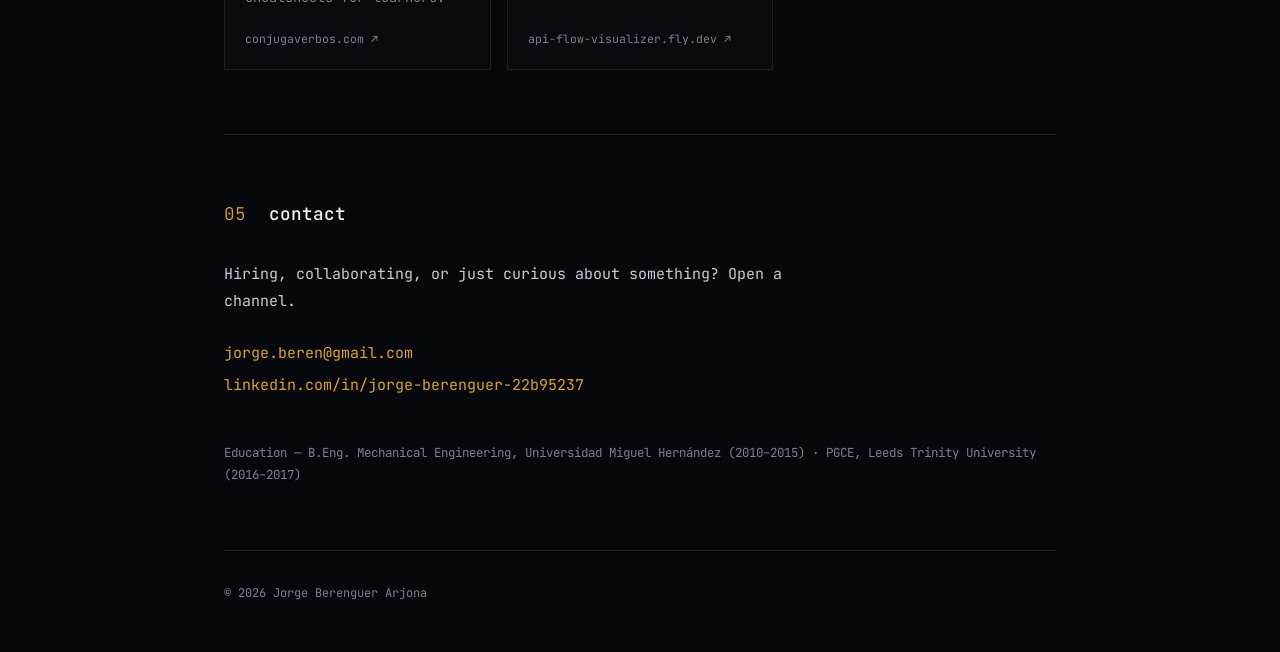
==== commit 8759199a: "Add API Flow Visualizer project Co-Authored-By: Claude Sonnet 5.5 <noreply@anthropic.com>" ====
--- a/index.html
+++ b/index.html
@@ -143,6 +143,12 @@
           <p>A bilingual (Spanish/English) reference for Spanish verb conjugations: full tables for every tense, a verb index, and printable grammar cheatsheets for learners.</p>
           <span class="tags">conjugaverbos.com ↗</span>
         </a>
+        <a class="card" href="https://api-flow-visualizer.fly.dev" target="_blank" rel="noopener">
+          <span class="id">PRJ-002</span>
+          <h3>API Flow Visualizer</h3>
+          <p>An interactive explainer that visualizes the life of an HTTP request, from client to server and back.</p>
+          <span class="tags">api-flow-visualizer.fly.dev ↗</span>
+        </a>
       </div>
     </section>
 
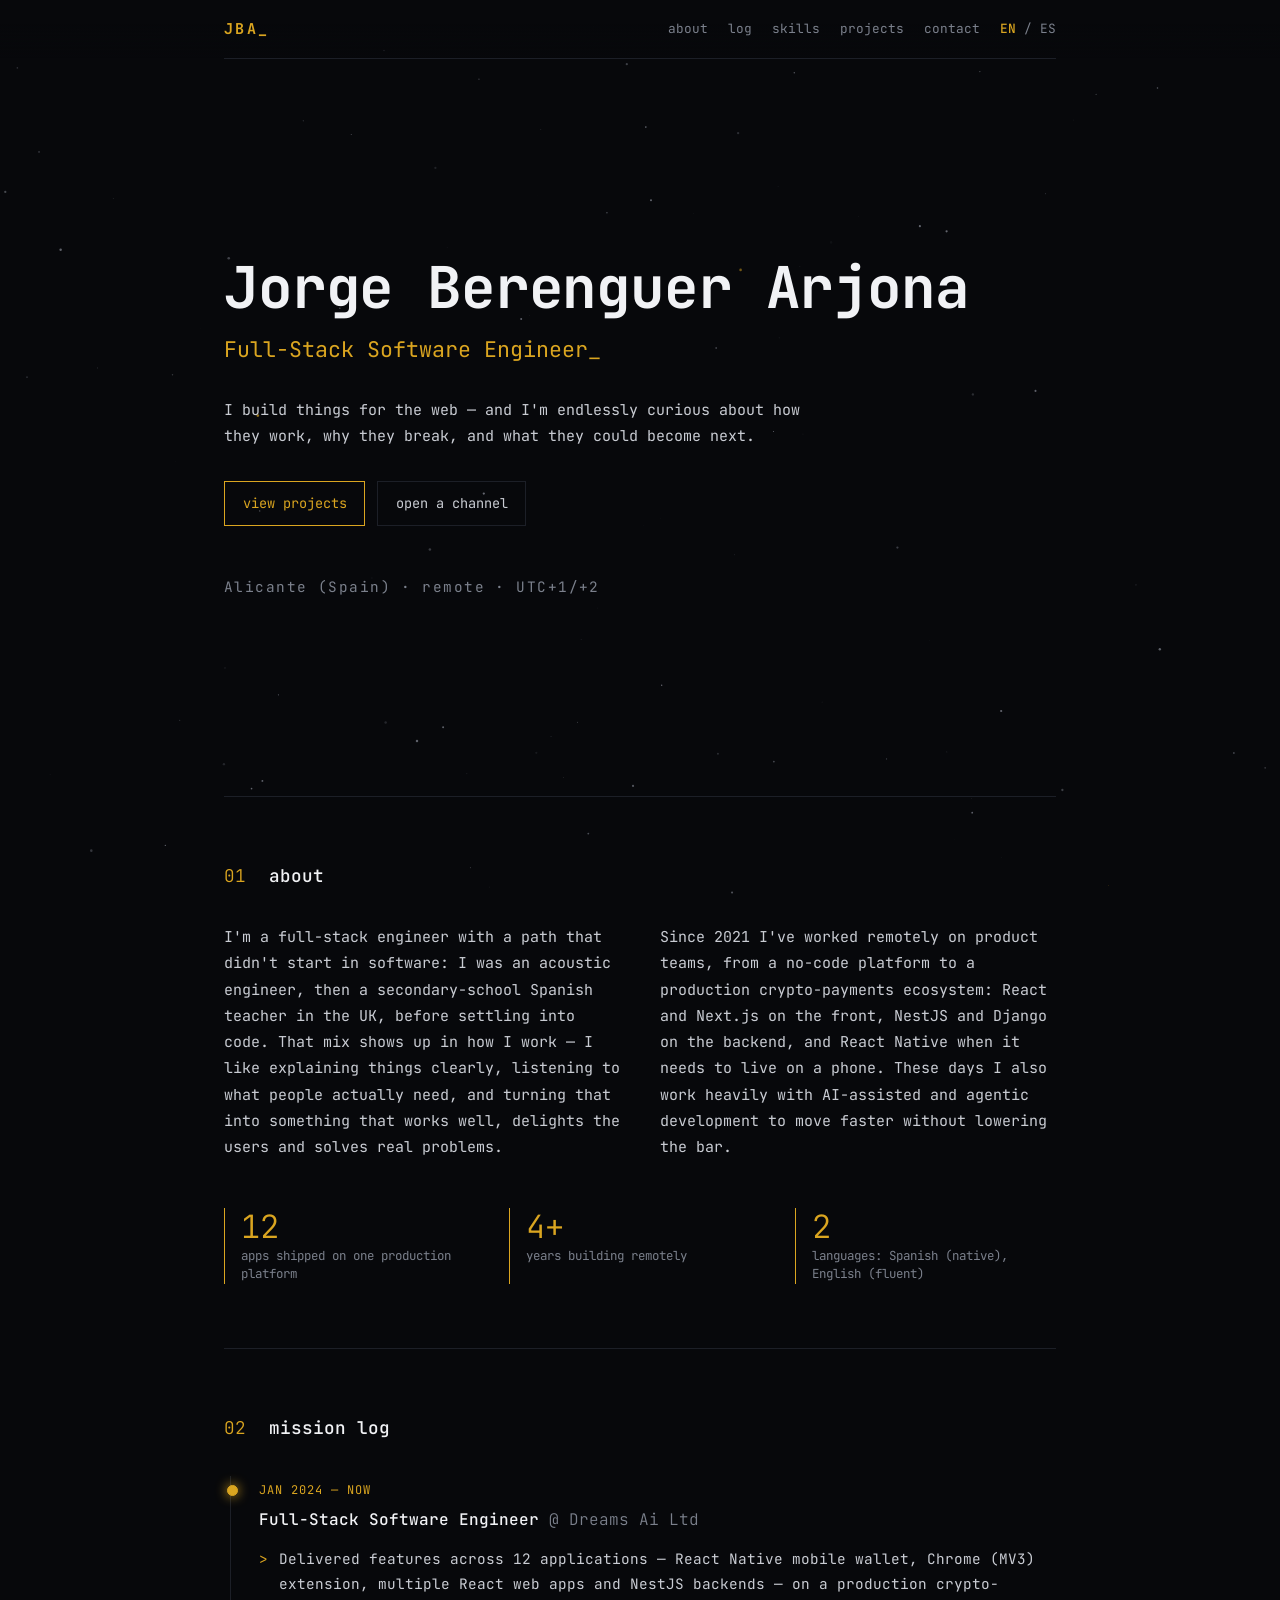
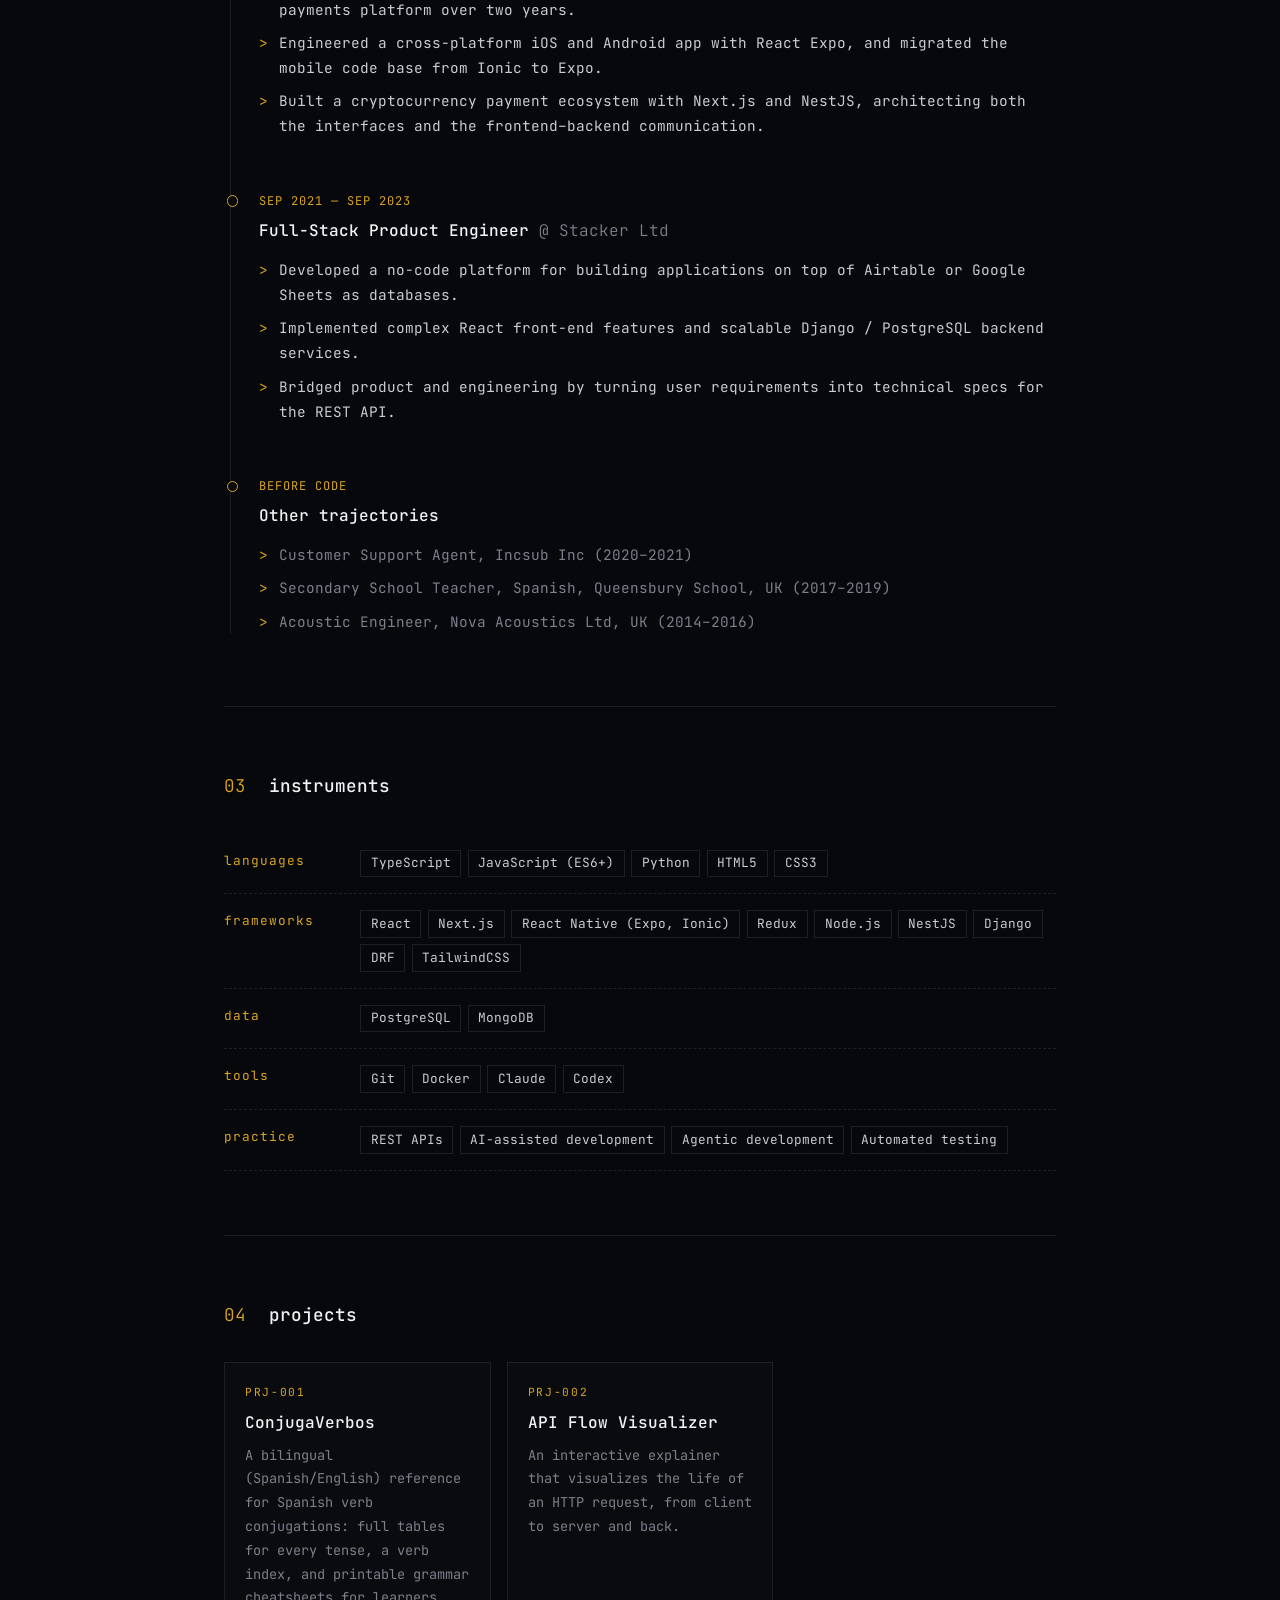
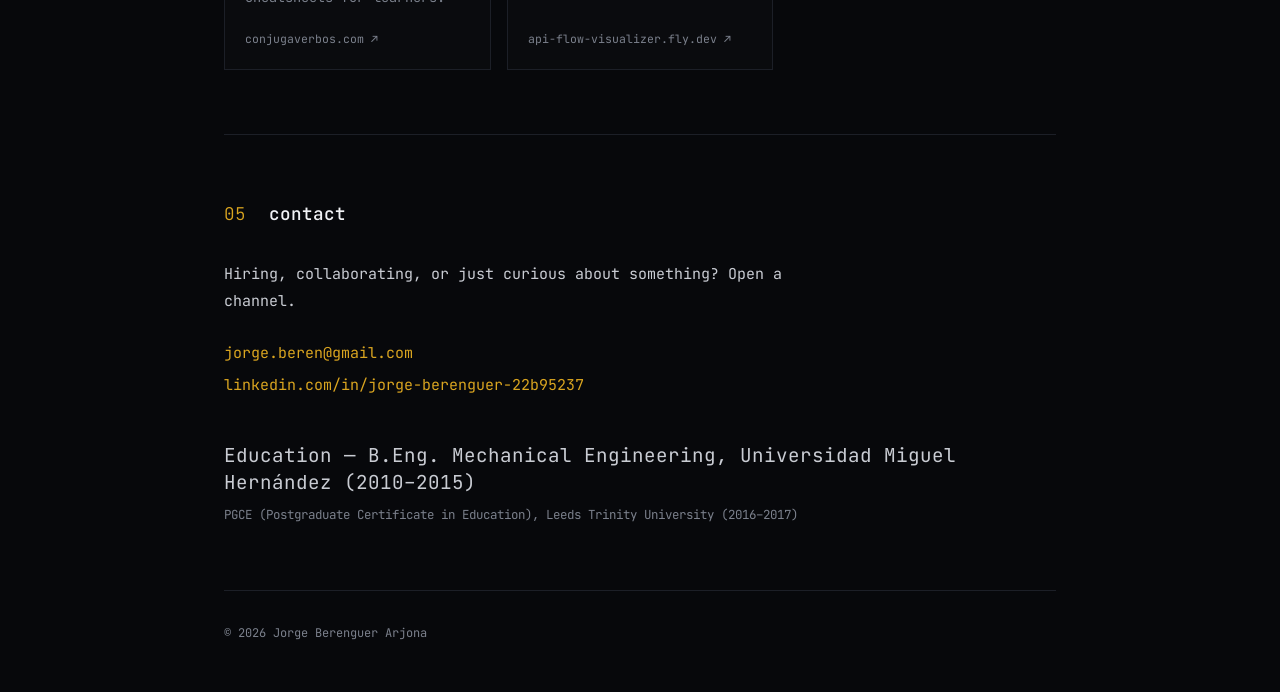
==== commit 26488d1f: "updated copy on about section" ====
--- a/index.html
+++ b/index.html
@@ -8,6 +8,10 @@
   <meta name="description"
     content="Full-stack software engineer building web, mobile and crypto-payment products with React, Next.js, NestJS and Django.">
   <meta name="theme-color" content="#07080b">
+  <link rel="canonical" href="https://jorgeberen.github.io/">
+  <link rel="alternate" hreflang="en" href="https://jorgeberen.github.io/">
+  <link rel="alternate" hreflang="es" href="https://jorgeberen.github.io/es/">
+  <link rel="alternate" hreflang="x-default" href="https://jorgeberen.github.io/">
   <link rel="icon"
     href="data:image/svg+xml,%3Csvg xmlns='http://www.w3.org/2000/svg' viewBox='0 0 32 32'%3E%3Ccircle cx='16' cy='16' r='5' fill='%23daa520'/%3E%3Ccircle cx='16' cy='16' r='12' fill='none' stroke='%23daa520' stroke-width='1.5' opacity='.5'/%3E%3C/svg%3E">
   <link rel="preconnect" href="https://fonts.googleapis.com">
@@ -28,6 +32,8 @@
       <a href="#skills">skills</a>
       <a href="#projects">projects</a>
       <a href="#contact">contact</a>
+      <span class="lang" aria-label="Language"><b aria-current="true">EN</b> / <a href="es/" hreflang="es"
+          lang="es">ES</a></span>
     </nav>
   </header>
 
@@ -52,7 +58,7 @@
           like explaining things clearly, listening to what people actually need, and turning that into something that
           works well, delights the users and solves real problems.</p>
         <p>Since 2021 I've worked remotely on product teams, from a no-code platform to a production crypto-payments
-          ecosystem: React and Next.js on the front, NestJS and Django behind them, and React Native when it needs to
+          ecosystem: React and Next.js on the front, NestJS and Django on the backend, and React Native when it needs to
           live on a phone. These days I also work heavily with AI-assisted and agentic development to move faster
           without lowering the bar.</p>
       </div>
@@ -140,7 +146,8 @@
         <a class="card" href="https://www.conjugaverbos.com/en" target="_blank" rel="noopener">
           <span class="id">PRJ-001</span>
           <h3>ConjugaVerbos</h3>
-          <p>A bilingual (Spanish/English) reference for Spanish verb conjugations: full tables for every tense, a verb index, and printable grammar cheatsheets for learners.</p>
+          <p>A bilingual (Spanish/English) reference for Spanish verb conjugations: full tables for every tense, a verb
+            index, and printable grammar cheatsheets for learners.</p>
           <span class="tags">conjugaverbos.com ↗</span>
         </a>
         <a class="card" href="https://api-flow-visualizer.fly.dev" target="_blank" rel="noopener">
@@ -160,13 +167,15 @@
         <li><a href="https://linkedin.com/in/jorge-berenguer-22b95237" target="_blank"
             rel="noopener">linkedin.com/in/jorge-berenguer-22b95237</a></li>
       </ul>
-      <p class="edu">Education — B.Eng. Mechanical Engineering, Universidad Miguel Hernández (2010–2015) · PGCE, Leeds
-        Trinity University (2016–2017)</p>
+      <div class="edu">
+        <p class="edu-main">Education — B.Eng. Mechanical Engineering, Universidad Miguel Hernández (2010–2015)</p>
+        <p class="edu-sub">PGCE (Postgraduate Certificate in Education), Leeds Trinity University (2016–2017)</p>
+      </div>
     </section>
   </main>
 
   <footer>
-    <span>© <span id="year">2026</span> Jorge Berenguer Arjona
+    <span>© <span id="year">2026</span> Jorge Berenguer Arjona</span>
   </footer>
 
   <script src="main.js"></script>
--- a/style.css
+++ b/style.css
@@ -58,7 +58,7 @@
 .btn:hover, .btn:focus-visible { background: var(--gold); color: #000; }
 .btn.ghost { border-color: var(--line); color: var(--fg); }
 .btn.ghost:hover { border-color: var(--gold); background: transparent; color: var(--gold); }
-.coords { margin-top: 3rem; font-size: .75rem; color: var(--dim); letter-spacing: .1em; }
+.coords { margin-top: 3rem; font-size: .9rem; color: var(--dim); letter-spacing: .1em; }
 
 /* sections */
 section { padding: 4rem 0; border-top: 1px solid var(--line); }
@@ -127,7 +127,9 @@
   padding: .15rem 0; overflow-wrap: anywhere; transition: border-color .2s;
 }
 .links a:hover { border-color: var(--gold); }
-.edu { margin-top: 2.5rem; font-size: .78rem; color: var(--dim); }
+.edu { margin-top: 2.5rem; }
+.edu .edu-main { font-size: 1.2rem; line-height: 1.4; color: var(--fg); }
+.edu .edu-sub { font-size: .78rem; color: var(--dim); margin-top: .5rem; }
 
 footer {
   display: flex; flex-wrap: wrap; justify-content: space-between; gap: .5rem;
@@ -138,7 +140,9 @@
 a:focus-visible { outline: 2px solid var(--gold); outline-offset: 3px; }
 
 @media (max-width: 520px) {
-  .top nav { gap: .8rem; font-size: .72rem; }
+  .top { flex-wrap: wrap; gap: .25rem 1rem; }
+  .top nav { flex-wrap: wrap; gap: .1rem .8rem; font-size: .72rem; }
+  .top nav > * { white-space: nowrap; }
 }
 
 @media (prefers-reduced-motion: reduce) {
@@ -146,3 +150,8 @@
   .cursor { animation: none; }
   .card { transition: none; }
 }
+
+/* language switch */
+.lang { color: var(--dim); }
+.lang b { color: var(--gold); font-weight: 500; }
+.lang a:hover { color: var(--gold); }
